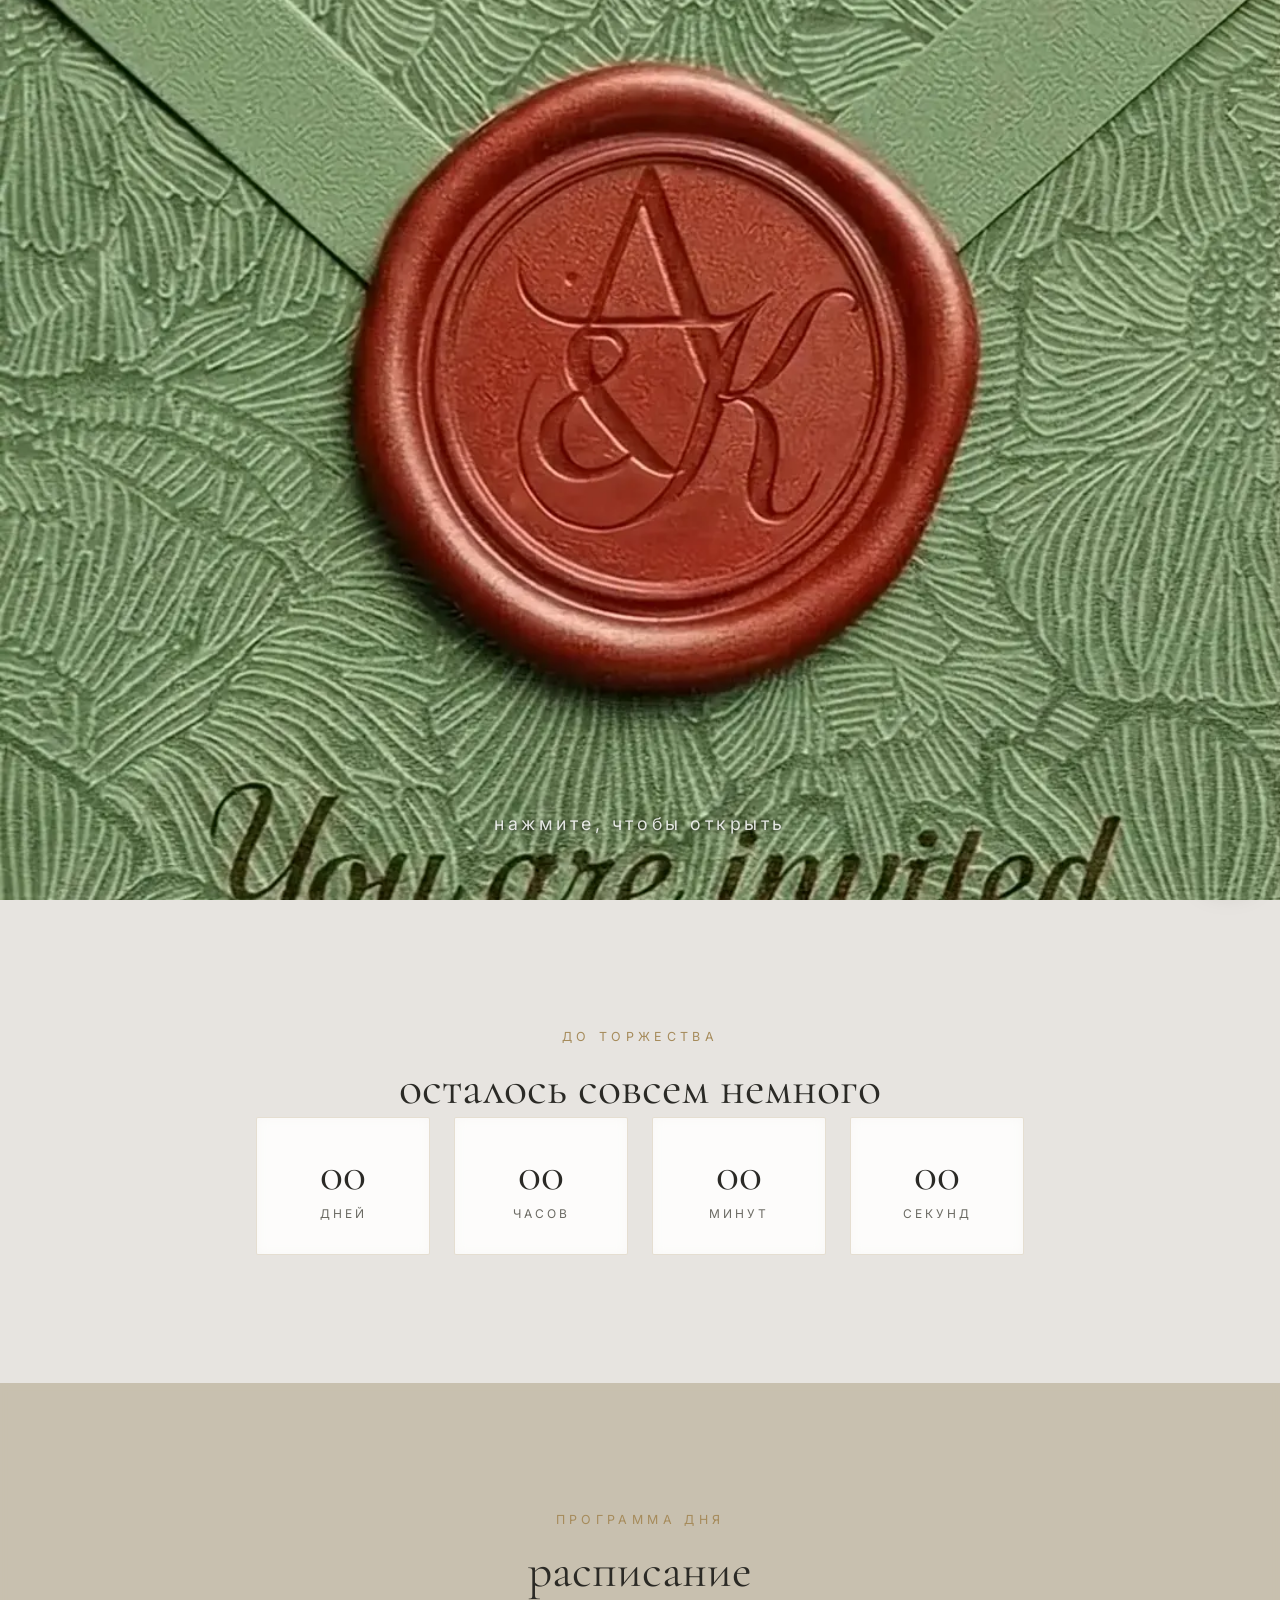
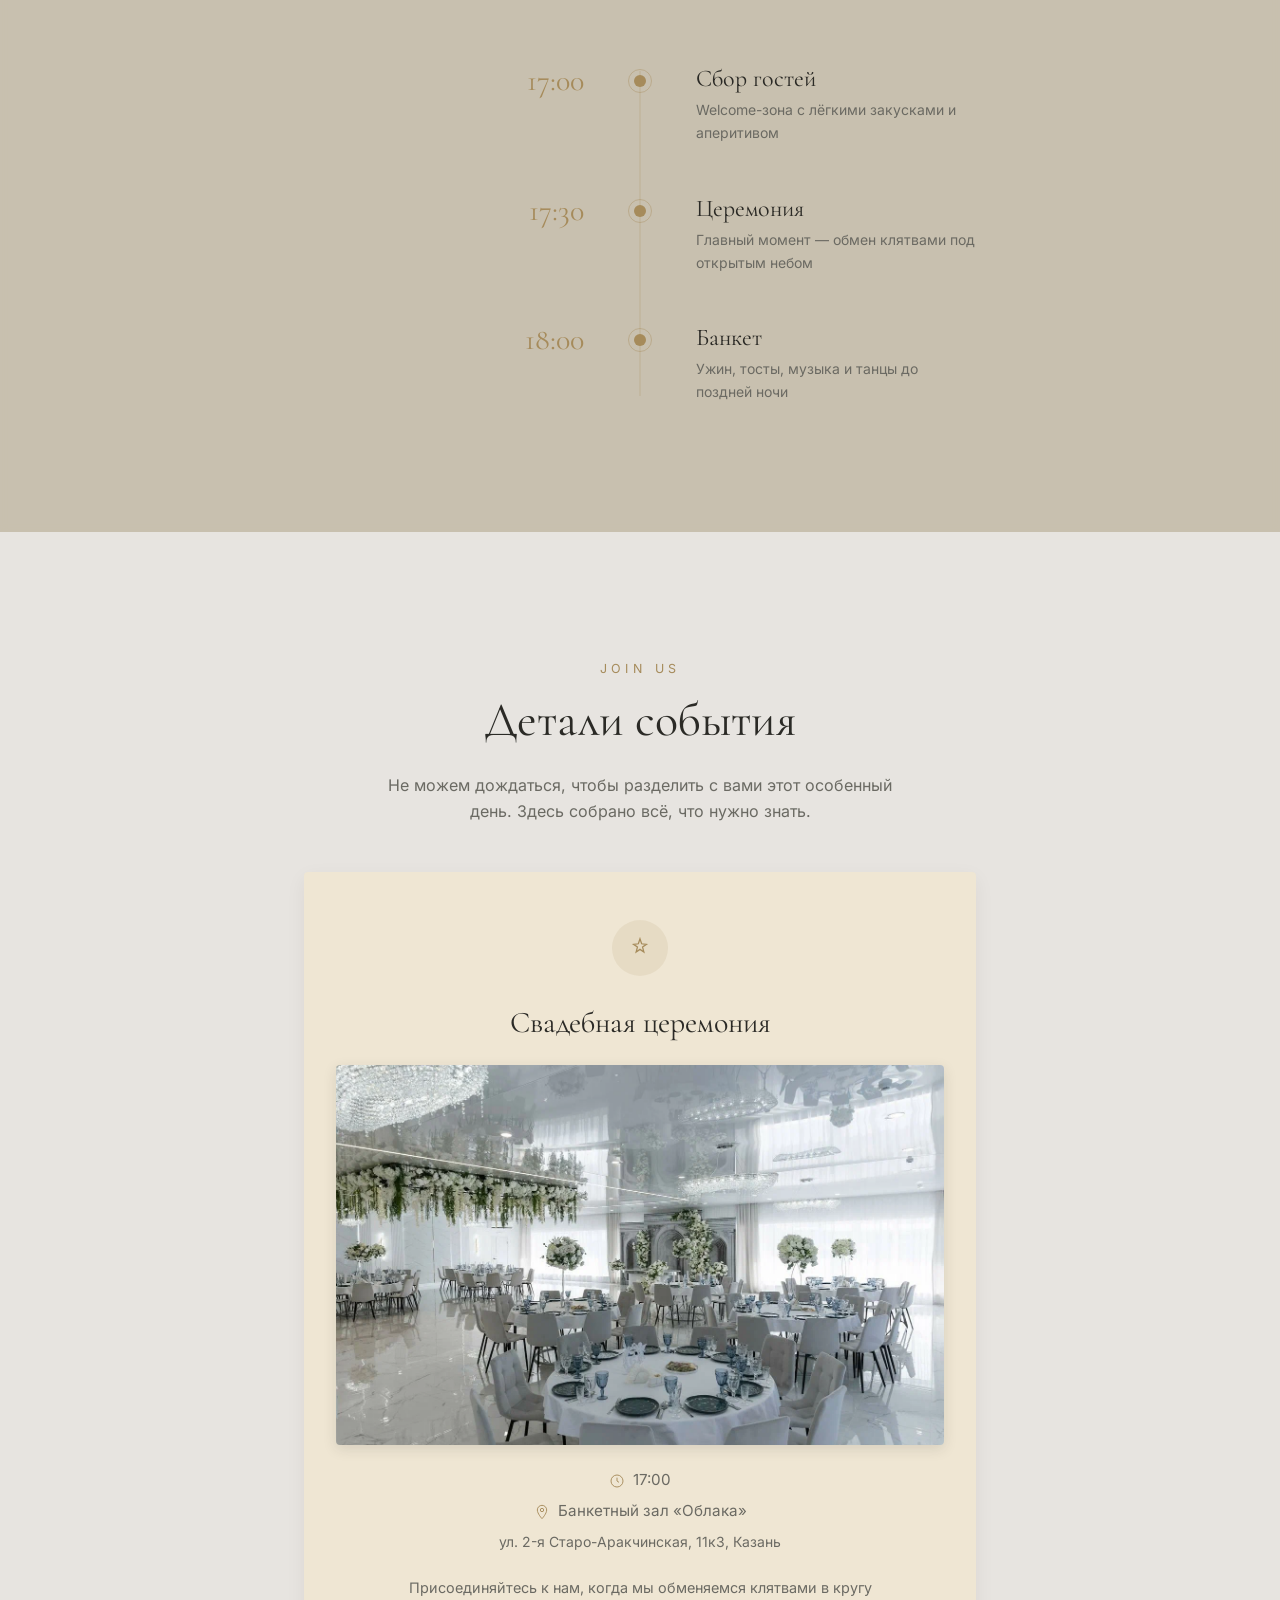
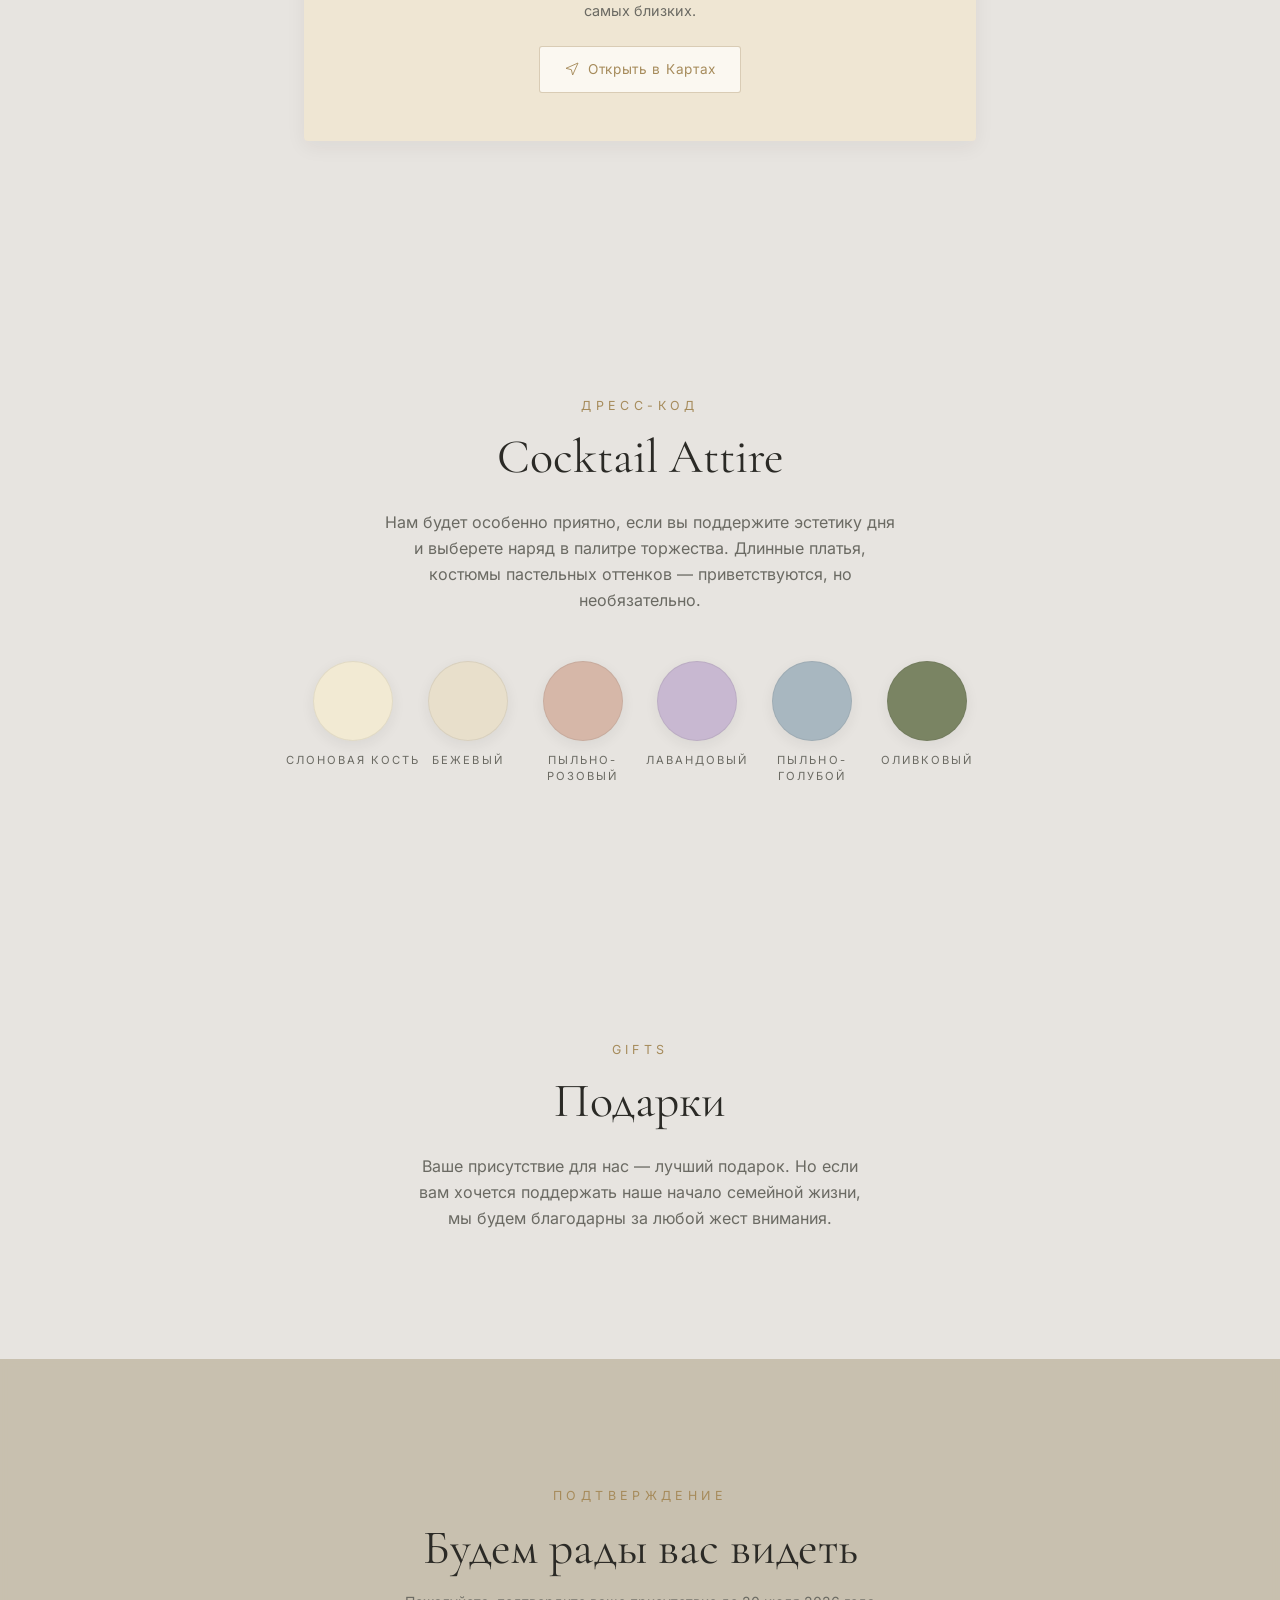
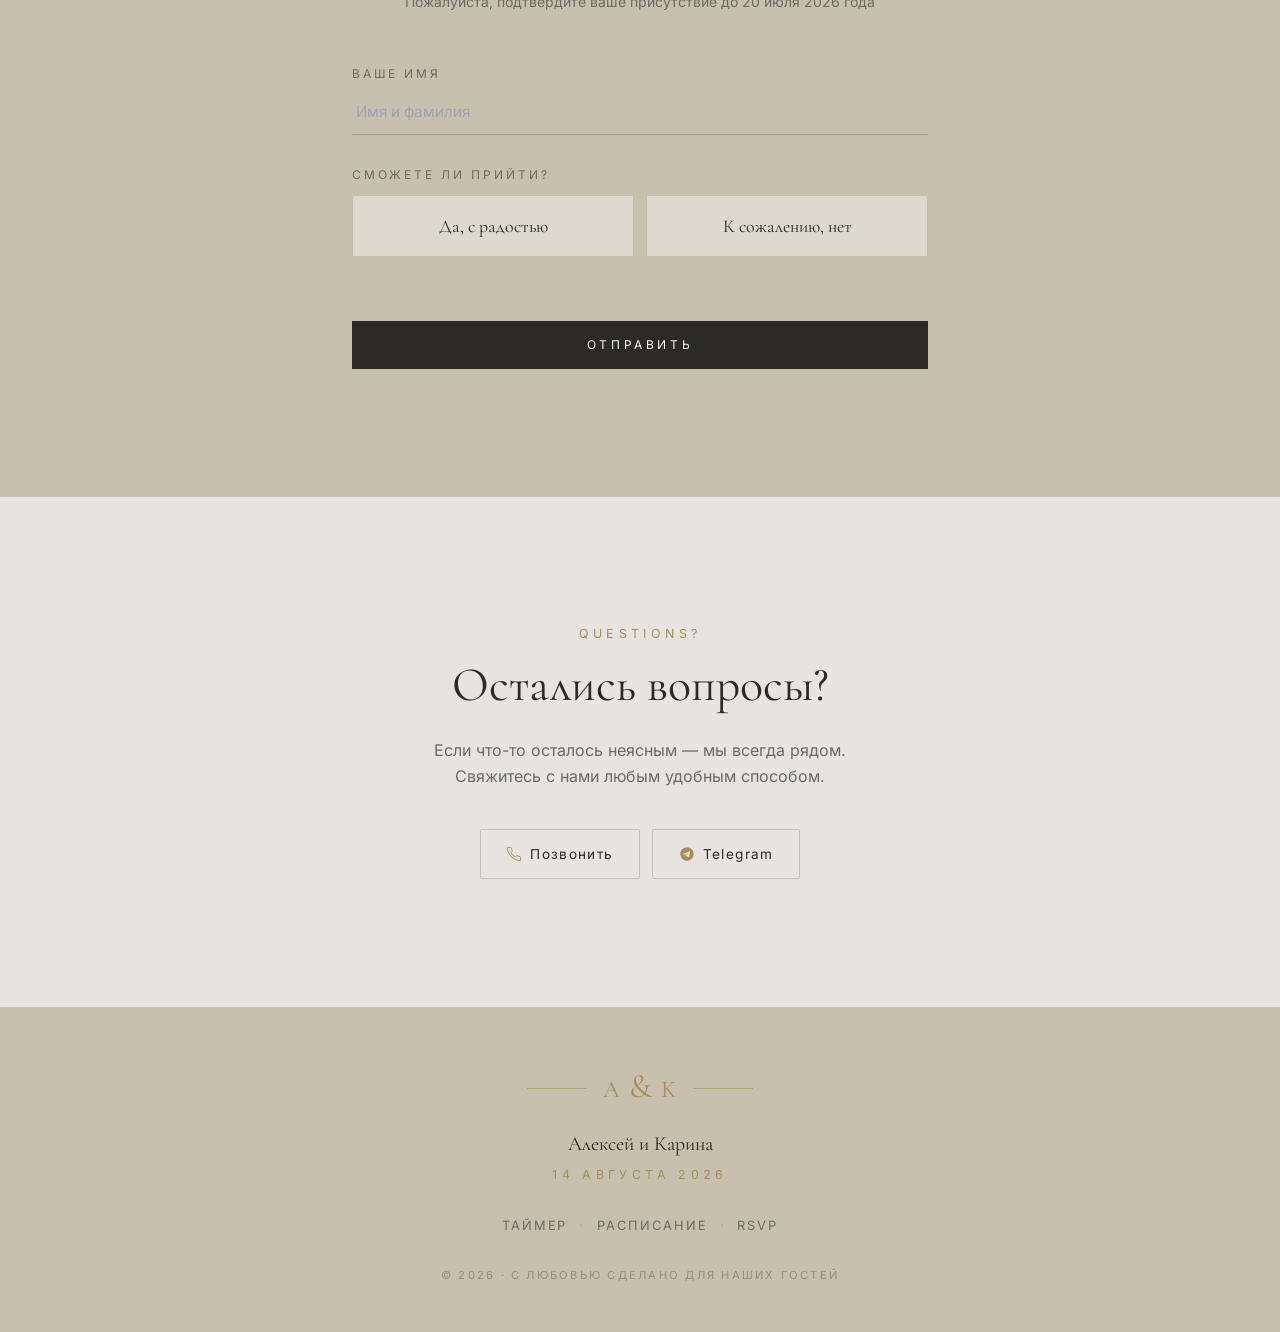
==== index.html @ b62bdd21 "feat: свадебный сайт-приглашение со всеми оптимизациями" ====
<!DOCTYPE html>
<html lang="ru">
<head>
  <meta charset="UTF-8" />
  <meta name="viewport" content="width=device-width, initial-scale=1.0" />
  <meta name="theme-color" content="#F9F7F2">
  <meta name="robots" content="noindex, nofollow">
  <meta name="referrer" content="strict-origin-when-cross-origin">
  <meta name="description" content="Свадебное приглашение Алексея и Карины. 14 августа 2026, банкетный зал «Облака», Казань.">

  <link rel="icon" type="image/png" href="./favicon.png">
  <link rel="apple-touch-icon" href="./favicon.png">

  <!-- CSP: на GitHub Pages нет HTTP-headers, поэтому через meta -->
  <meta http-equiv="Content-Security-Policy" content="default-src 'self'; img-src 'self' data:; media-src 'self'; font-src 'self'; style-src 'self' 'unsafe-inline'; script-src 'self'; connect-src 'self' https://script.google.com https://script.googleusercontent.com; base-uri 'self'; form-action 'self'; object-src 'none'">

  <title>Алексей и Карина — 14.08.2026</title>

  <!-- Open Graph / Telegram, WhatsApp, ВКонтакте -->
  <meta property="og:type" content="website">
  <meta property="og:url" content="https://alexeykarina.ru/">
  <meta property="og:title" content="Алексей и Карина — 14 августа 2026">
  <meta property="og:description" content="Будем рады разделить с вами наш самый главный день.">
  <meta property="og:image" content="https://alexeykarina.ru/assets/images/envelope-cover.webp">
  <meta property="og:image:width" content="1080">
  <meta property="og:image:height" content="1920">
  <meta property="og:locale" content="ru_RU">
  <meta name="twitter:card" content="summary_large_image">
  <meta name="twitter:title" content="Алексей и Карина — 14 августа 2026">
  <meta name="twitter:description" content="Будем рады разделить с вами наш самый главный день.">
  <meta name="twitter:image" content="https://alexeykarina.ru/assets/images/envelope-cover.webp">

  <!-- Preload критичных ассетов welcome-экрана -->
  <link rel="preload" as="image" href="./assets/images/envelope-cover.webp?v=34" type="image/webp" fetchpriority="high">
  <link rel="prefetch" href="./assets/video/intro-video.mp4?v=34" as="fetch" crossorigin>

  <link rel="stylesheet" href="./assets/css/tailwind.min.css?v=34">
  <link rel="stylesheet" href="./assets/fonts/fonts.css?v=34">
  <link rel="stylesheet" href="./assets/css/styles.css?v=34">
</head>
<body class="text-ink antialiased">

  <!-- ============== ВИДЕОФОН (два слоя + кроссфейд для бесшовного цикла) ============== -->
  <video id="bg-video-a" class="bg-video is-active"
         muted playsinline preload="auto"
         aria-hidden="true">
    <source src="./assets/video/hero-bg.mp4?v=34" type="video/mp4">
  </video>
  <video id="bg-video-b" class="bg-video"
         muted playsinline preload="auto"
         aria-hidden="true">
    <source src="./assets/video/hero-bg.mp4?v=34" type="video/mp4">
  </video>
  <div class="bg-overlay"></div>

  <!-- ============== ВЕЛКОМ ============== -->
  <div id="welcome" class="welcome" role="button" tabindex="0" aria-label="Открыть приглашение">
    <img id="env-cover" class="env-cover"
         src="./assets/images/envelope-cover.webp?v=34"
         alt="приглашение"
         fetchpriority="high"
         decoding="async" />
    <video id="env-video" class="env-video"
           muted playsinline preload="auto">
      <source src="./assets/video/intro-video.mp4?v=34" type="video/mp4">
    </video>
    <div id="env-hint" class="env-hint">нажмите, чтобы открыть</div>
  </div>

  <!-- ============== HERO ============== -->
  <section class="hero min-h-screen flex flex-col items-center justify-center text-center px-6 relative">
    <div class="reveal">
      <p class="eyebrow eyebrow-light mb-6">Save the date</p>
      <h1 class="hero-names font-serif text-white">
        <span class="hero-name">Алексей</span>
        <span class="hero-amp font-serif">&amp;</span>
        <span class="hero-name">Карина</span>
      </h1>
      <div class="ornament hero-ornament my-8">
        <span class="font-serif">наша свадьба</span>
      </div>
      <p class="eyebrow eyebrow-light">
        14 &middot; 08 &middot; 2026
      </p>
    </div>

    <a href="#countdown" class="absolute bottom-8 text-white/70 hover:text-white transition" aria-label="К расписанию">
      <svg aria-hidden="true" width="28" height="28" viewBox="0 0 24 24" fill="none" stroke="currentColor" stroke-width="1.2"
           class="animate-bounce">
        <path d="M12 5v14M5 12l7 7 7-7"/>
      </svg>
    </a>
  </section>

  <!-- ============== COUNTDOWN ============== -->
  <section id="countdown" class="section-card py-24 sm:py-32 px-6">
    <div class="max-w-3xl mx-auto text-center">
      <div class="reveal">
        <p class="eyebrow mb-4">До торжества</p>
        <h2 class="section-title font-serif">осталось совсем немного</h2>
      </div>

      <div id="timer" class="reveal grid grid-cols-4 gap-3 sm:gap-6">
        <div class="timer-cell rounded-sm py-6 sm:py-8">
          <div id="t-days"  class="font-serif text-3xl sm:text-5xl text-ink">0</div>
          <div class="text-[10px] sm:text-xs tracking-[0.25em] uppercase text-muted mt-2">дней</div>
        </div>
        <div class="timer-cell rounded-sm py-6 sm:py-8">
          <div id="t-hours" class="font-serif text-3xl sm:text-5xl text-ink">0</div>
          <div class="text-[10px] sm:text-xs tracking-[0.25em] uppercase text-muted mt-2">часов</div>
        </div>
        <div class="timer-cell rounded-sm py-6 sm:py-8">
          <div id="t-mins"  class="font-serif text-3xl sm:text-5xl text-ink">0</div>
          <div class="text-[10px] sm:text-xs tracking-[0.25em] uppercase text-muted mt-2">минут</div>
        </div>
        <div class="timer-cell rounded-sm py-6 sm:py-8">
          <div id="t-secs"  class="font-serif text-3xl sm:text-5xl text-ink">0</div>
          <div class="text-[10px] sm:text-xs tracking-[0.25em] uppercase text-muted mt-2">секунд</div>
        </div>
      </div>
    </div>
  </section>

  <!-- ============== TIMELINE ============== -->
  <section id="schedule" class="section-card section-card-tinted py-24 sm:py-32 px-6">
    <div class="max-w-2xl mx-auto">
      <div class="reveal text-center mb-16">
        <p class="eyebrow mb-4">Программа дня</p>
        <h2 class="section-title font-serif">расписание</h2>
      </div>

      <div class="relative">
        <div class="absolute left-6 sm:left-1/2 top-2 bottom-2 w-px bg-gold/30 sm:-translate-x-1/2"></div>

        <div class="reveal relative pl-16 sm:pl-0 sm:grid sm:grid-cols-2 sm:gap-8 mb-12">
          <div class="absolute left-6 sm:left-1/2 top-3 -translate-x-1/2">
            <div class="tl-dot relative w-3 h-3 rounded-full bg-gold"></div>
          </div>
          <div class="sm:text-right sm:pr-10">
            <div class="font-serif text-3xl text-gold">17:00</div>
          </div>
          <div class="sm:pl-10">
            <h3 class="font-serif text-2xl mb-1">Сбор гостей</h3>
            <p class="text-muted text-sm leading-relaxed">Welcome-зона с лёгкими закусками и аперитивом</p>
          </div>
        </div>

        <div class="reveal relative pl-16 sm:pl-0 sm:grid sm:grid-cols-2 sm:gap-8 mb-12">
          <div class="absolute left-6 sm:left-1/2 top-3 -translate-x-1/2">
            <div class="tl-dot relative w-3 h-3 rounded-full bg-gold"></div>
          </div>
          <div class="sm:text-right sm:pr-10">
            <div class="font-serif text-3xl text-gold">17:30</div>
          </div>
          <div class="sm:pl-10">
            <h3 class="font-serif text-2xl mb-1">Церемония</h3>
            <p class="text-muted text-sm leading-relaxed">Главный момент — обмен клятвами под открытым небом</p>
          </div>
        </div>

        <div class="reveal relative pl-16 sm:pl-0 sm:grid sm:grid-cols-2 sm:gap-8">
          <div class="absolute left-6 sm:left-1/2 top-3 -translate-x-1/2">
            <div class="tl-dot relative w-3 h-3 rounded-full bg-gold"></div>
          </div>
          <div class="sm:text-right sm:pr-10">
            <div class="font-serif text-3xl text-gold">18:00</div>
          </div>
          <div class="sm:pl-10">
            <h3 class="font-serif text-2xl mb-1">Банкет</h3>
            <p class="text-muted text-sm leading-relaxed">Ужин, тосты, музыка и танцы до поздней ночи</p>
          </div>
        </div>
      </div>
    </div>
  </section>

  <!-- ============== EVENT DETAILS ============== -->
  <section class="section-card py-24 sm:py-32 px-6">
    <div class="max-w-2xl mx-auto">
      <div class="reveal text-center mb-12">
        <p class="eyebrow mb-4">Join us</p>
        <h2 class="section-title font-serif mb-6">Детали события</h2>
        <p class="text-muted leading-relaxed max-w-lg mx-auto">
          Не можем дождаться, чтобы разделить с вами этот особенный день.
          Здесь собрано всё, что нужно знать.
        </p>
      </div>

      <div class="reveal event-card">
        <div class="event-icon" aria-hidden="true">
          <svg viewBox="0 0 24 24" width="22" height="22" fill="none" stroke="currentColor" stroke-width="1.4">
            <path d="M12 2l1.8 5.4L19 8l-4.2 3 1.4 5.4L12 13.5 7.8 16.4 9.2 11 5 8l5.2-.6L12 2z"/>
          </svg>
        </div>
        <h3 class="event-title font-serif">Свадебная церемония</h3>

        <div class="event-photo">
          <img src="./assets/images/venue.webp?v=34" alt="Банкетный зал «Облака»" loading="lazy" />
        </div>

        <div class="event-row">
          <svg aria-hidden="true" viewBox="0 0 24 24" width="16" height="16" fill="none" stroke="currentColor" stroke-width="1.4">
            <circle cx="12" cy="12" r="9"/>
            <path d="M12 7v5l3 2"/>
          </svg>
          <span>17:00</span>
        </div>

        <div class="event-row">
          <svg aria-hidden="true" viewBox="0 0 24 24" width="16" height="16" fill="none" stroke="currentColor" stroke-width="1.4">
            <path d="M12 22s7-7.5 7-13a7 7 0 1 0-14 0c0 5.5 7 13 7 13z"/>
            <circle cx="12" cy="9" r="2.5"/>
          </svg>
          <span>Банкетный зал «Облака»</span>
        </div>

        <p class="event-address">
          ул. 2-я Старо-Аракчинская, 11к3, Казань
        </p>

        <p class="event-desc">
          Присоединяйтесь к нам, когда мы обменяемся клятвами в кругу самых близких.
        </p>

        <div class="event-buttons">
          <a class="event-btn" target="_blank" rel="noopener"
             href="https://yandex.ru/maps/org/oblaka/60389374185/?ll=48.966195%2C55.800816&pt=48.966178%2C55.800812&z=17.2">
            <svg aria-hidden="true" viewBox="0 0 24 24" width="16" height="16" fill="none" stroke="currentColor" stroke-width="1.4">
              <path d="M3 11l18-8-8 18-2-8-8-2z"/>
            </svg>
            Открыть в Картах
          </a>
        </div>
      </div>
    </div>
  </section>

  <!-- ============== DRESS CODE ============== -->
  <section class="section-card py-24 sm:py-32 px-6">
    <div class="max-w-2xl mx-auto text-center">
      <div class="reveal">
        <p class="eyebrow mb-4">Дресс-код</p>
        <h2 class="section-title font-serif mb-6">Cocktail Attire</h2>
        <p class="text-muted leading-relaxed max-w-lg mx-auto mb-12">
          Нам будет особенно приятно, если вы поддержите эстетику дня и выберете наряд
          в палитре торжества. Длинные платья, костюмы пастельных оттенков —
          приветствуются, но необязательно.
        </p>
      </div>

      <div class="reveal palette grid grid-cols-3 sm:grid-cols-6 gap-x-4 gap-y-8 max-w-3xl mx-auto">
        <div class="palette-item">
          <div class="palette-swatch" style="background:#F2EAD3"></div>
          <span class="palette-label">Слоновая&nbsp;кость</span>
        </div>
        <div class="palette-item">
          <div class="palette-swatch" style="background:#E8DFCB"></div>
          <span class="palette-label">Бежевый</span>
        </div>
        <div class="palette-item">
          <div class="palette-swatch" style="background:#D6B7A8"></div>
          <span class="palette-label">Пыльно-розовый</span>
        </div>
        <div class="palette-item">
          <div class="palette-swatch" style="background:#C8B8D1"></div>
          <span class="palette-label">Лавандовый</span>
        </div>
        <div class="palette-item">
          <div class="palette-swatch" style="background:#A8B7C0"></div>
          <span class="palette-label">Пыльно-голубой</span>
        </div>
        <div class="palette-item">
          <div class="palette-swatch" style="background:#7A8463"></div>
          <span class="palette-label">Оливковый</span>
        </div>
      </div>
    </div>
  </section>

  <!-- ============== ПОДАРКИ ============== -->
  <section class="section-card py-24 sm:py-32 px-6">
    <div class="max-w-xl mx-auto reveal text-center">
      <p class="eyebrow mb-4">Gifts</p>
      <h2 class="section-title font-serif mb-6">Подарки</h2>
      <p class="text-muted leading-relaxed max-w-md mx-auto">
        Ваше присутствие для нас — лучший подарок.
        Но если вам хочется поддержать наше начало семейной жизни,
        мы будем благодарны за любой жест внимания.
      </p>
    </div>
  </section>

  <!-- ============== RSVP ============== -->
  <section id="rsvp" class="section-card section-card-tinted py-24 sm:py-32 px-6">
    <div class="max-w-xl mx-auto">
      <div class="reveal text-center mb-12">
        <p class="eyebrow mb-4">Подтверждение</p>
        <h2 class="section-title font-serif mb-4">Будем рады вас видеть</h2>
        <p class="text-muted text-sm">Пожалуйста, подтвердите ваше присутствие до 20 июля 2026 года</p>
      </div>

      <form id="rsvp-form" class="reveal space-y-8" novalidate>
        <div>
          <label for="rsvp-name" class="text-xs tracking-[0.25em] uppercase text-muted">Ваше имя</label>
          <input id="rsvp-name" type="text" name="name" placeholder="Имя и фамилия"
                 autocomplete="name" class="mt-2" />
          <p data-error="name" class="form-error hidden" role="alert"></p>
        </div>

        <!-- honeypot: скрытое поле; реальные пользователи его не заполнят -->
        <div class="hp-field" aria-hidden="true">
          <label for="rsvp-website">Сайт (не заполнять)</label>
          <input id="rsvp-website" type="text" name="website" tabindex="-1" autocomplete="off" />
        </div>

        <fieldset>
          <legend class="text-xs tracking-[0.25em] uppercase text-muted block mb-3">Сможете ли прийти?</legend>
          <div class="grid grid-cols-2 gap-3" role="radiogroup" aria-label="Сможете ли прийти">
            <label class="radio-card rounded-sm py-4 text-center text-sm" tabindex="0" role="radio" aria-checked="false">
              <input type="radio" name="attend" value="yes" class="hidden" tabindex="-1">
              <span class="font-serif text-lg">Да, с радостью</span>
            </label>
            <label class="radio-card rounded-sm py-4 text-center text-sm" tabindex="0" role="radio" aria-checked="false">
              <input type="radio" name="attend" value="no" class="hidden" tabindex="-1">
              <span class="font-serif text-lg">К сожалению, нет</span>
            </label>
          </div>
          <p data-error="attend" class="form-error hidden" role="alert"></p>
        </fieldset>

        <!-- Дополнительные поля — появляются только при ответе "Да" -->
        <div id="rsvp-extras" class="rsvp-extras" aria-hidden="true">
          <div>
            <label for="rsvp-plus-ones" class="text-xs tracking-[0.25em] uppercase text-muted">Ваши спутники</label>
            <input id="rsvp-plus-ones" type="text" name="plus_ones"
                   placeholder="Если будете с парой или семьёй — укажите имена"
                   class="mt-2" />
            <p class="form-helper">Чтобы заранее накрыть всем места и подобрать угощение</p>
          </div>

          <div>
            <label for="rsvp-track" class="text-xs tracking-[0.25em] uppercase text-muted">Любимый трек</label>
            <input id="rsvp-track" type="text" name="track"
                   placeholder="Название и исполнитель"
                   class="mt-2" />
            <p class="form-helper">Поставим во время банкета — пусть вечер звучит и вашими нотами</p>
          </div>

          <div>
            <label for="rsvp-wishes" class="text-xs tracking-[0.25em] uppercase text-muted">Пожелания и комментарии</label>
            <textarea id="rsvp-wishes" name="wishes" rows="3"
                      placeholder="Аллергии, предпочтения, тёплые слова — всё, что хотите нам передать"
                      class="mt-2"></textarea>
          </div>
        </div>

        <button type="submit"
          class="w-full bg-ink text-cream py-4 tracking-[0.3em] uppercase text-xs hover:bg-gold transition-colors duration-500">
          Отправить
        </button>
      </form>
    </div>
  </section>

  <!-- ============== QUESTIONS? ============== -->
  <section class="section-card py-24 sm:py-32 px-6">
    <div class="max-w-xl mx-auto text-center">
      <div class="reveal">
        <p class="eyebrow mb-4">Questions?</p>
        <h2 class="section-title font-serif mb-6">Остались вопросы?</h2>
        <p class="text-muted leading-relaxed max-w-md mx-auto mb-10">
          Если что-то осталось неясным — мы всегда рядом. Свяжитесь с нами
          любым удобным способом.
        </p>
      </div>

      <div class="reveal flex flex-col sm:flex-row gap-3 justify-center">
        <a class="contact-btn" href="tel:+79518916698">
          <svg aria-hidden="true" viewBox="0 0 24 24" width="16" height="16" fill="none" stroke="currentColor" stroke-width="1.4">
            <path d="M22 16.92V21a1 1 0 0 1-1.1 1A19.9 19.9 0 0 1 2 3.1 1 1 0 0 1 3 2h4.09a1 1 0 0 1 1 .75l1.2 4.4a1 1 0 0 1-.27 1L7.5 9.85a16 16 0 0 0 6.64 6.64l1.7-1.52a1 1 0 0 1 1-.27l4.4 1.2a1 1 0 0 1 .76 1z"/>
          </svg>
          Позвонить
        </a>
        <a class="contact-btn" href="https://t.me/kervv1" target="_blank" rel="noopener">
          <svg aria-hidden="true" viewBox="0 0 24 24" width="16" height="16" fill="currentColor">
            <path d="M12 2C6.48 2 2 6.48 2 12s4.48 10 10 10 10-4.48 10-10S17.52 2 12 2zm4.64 6.8l-1.61 7.6c-.12.55-.44.68-.89.42l-2.46-1.81-1.19 1.14c-.13.13-.24.24-.49.24l.18-2.5 4.55-4.11c.2-.18-.04-.28-.31-.1l-5.62 3.54-2.42-.76c-.53-.16-.54-.53.11-.78l9.45-3.64c.44-.16.83.1.69.76z"/>
          </svg>
          Telegram
        </a>
      </div>
    </div>
  </section>

  <!-- ============== FOOTER ============== -->
  <footer class="section-card section-card-tinted footer">
    <div class="footer-inner">
      <div class="ornament mb-6">
        <span class="font-serif text-2xl">A <span class="footer-amp">&amp;</span> K</span>
      </div>
      <p class="font-serif text-xl mb-2">Алексей и Карина</p>
      <p class="eyebrow mb-8">14 августа 2026</p>

      <nav class="footer-nav">
        <a href="#countdown">Таймер</a>
        <span>·</span>
        <a href="#schedule">Расписание</a>
        <span>·</span>
        <a href="#rsvp">RSVP</a>
      </nav>

      <p class="footer-copy">
        © 2026 · с любовью сделано для наших гостей
      </p>
    </div>
  </footer>

  <!-- ============== MUSIC FAB ============== -->
  <button id="music-btn" type="button" aria-label="Включить или выключить музыку" aria-pressed="false"
    class="fab-shadow fixed bottom-6 right-6 z-40 w-14 h-14 rounded-full bg-ink text-cream
           flex items-center justify-center hover:bg-gold transition-colors duration-500">
    <svg id="icon-note" aria-hidden="true" width="22" height="22" viewBox="0 0 24 24" fill="currentColor">
      <path d="M9 18V5l12-2v13"/>
      <circle cx="6" cy="18" r="3"/>
      <circle cx="18" cy="16" r="3"/>
    </svg>
    <span id="icon-wave" class="wave hidden" aria-hidden="true">
      <span></span><span></span><span></span><span></span>
    </span>
  </button>

  <audio id="audio" src="./assets/audio/music.mp3?v=34" loop preload="none"></audio>

  <!-- ============== THANK YOU MODAL ============== -->
  <div id="modal" class="fixed inset-0 z-50 hidden items-center justify-center modal-bg px-6"
       role="dialog" aria-modal="true" aria-labelledby="modal-title" aria-describedby="modal-text" aria-hidden="true">
    <div class="bg-cream max-w-md w-full p-10 sm:p-12 text-center relative rounded-sm"
         style="border:1px solid rgba(166,139,91,0.3);">
      <button id="modal-close" type="button" class="absolute top-4 right-4 text-muted hover:text-ink" aria-label="Закрыть">
        <svg aria-hidden="true" width="20" height="20" viewBox="0 0 24 24" fill="none" stroke="currentColor" stroke-width="1.2">
          <path d="M6 6l12 12M6 18L18 6"/>
        </svg>
      </button>
      <div class="ornament mb-6" aria-hidden="true">
        <span class="font-serif text-sm">с любовью</span>
      </div>
      <h3 id="modal-title" class="section-title font-serif mb-4">Спасибо!</h3>
      <p id="modal-text" class="text-muted leading-relaxed">
        Мы получили ваш ответ и ждём встречи с вами 14 августа.
      </p>
    </div>
  </div>

  <script src="./assets/js/bg-video.js?v=34" defer></script>
  <script src="./assets/js/envelope.js?v=34" defer></script>
  <script src="./assets/js/countdown.js?v=34" defer></script>
  <script src="./assets/js/reveal.js?v=34" defer></script>
  <script src="./assets/js/music.js?v=34" defer></script>
  <script src="./assets/js/rsvp.js?v=34" defer></script>
</body>
</html>
---- assets/fonts/fonts.css ----
/* cyrillic-ext */
@font-face {
  font-family: 'Cormorant Garamond';
  font-style: italic;
  font-weight: 300;
  font-display: swap;
  src: url(co3ZmX5slCNuHLi8bLeY9MK7whWMhyjYrEtFmSq17w.woff2) format('woff2');
  unicode-range: U+0460-052F, U+1C80-1C8A, U+20B4, U+2DE0-2DFF, U+A640-A69F, U+FE2E-FE2F;
}
/* cyrillic */
@font-face {
  font-family: 'Cormorant Garamond';
  font-style: italic;
  font-weight: 300;
  font-display: swap;
  src: url(co3ZmX5slCNuHLi8bLeY9MK7whWMhyjYrEtMmSq17w.woff2) format('woff2');
  unicode-range: U+0301, U+0400-045F, U+0490-0491, U+04B0-04B1, U+2116;
}
/* vietnamese */
@font-face {
  font-family: 'Cormorant Garamond';
  font-style: italic;
  font-weight: 300;
  font-display: swap;
  src: url(co3ZmX5slCNuHLi8bLeY9MK7whWMhyjYrEtHmSq17w.woff2) format('woff2');
  unicode-range: U+0102-0103, U+0110-0111, U+0128-0129, U+0168-0169, U+01A0-01A1, U+01AF-01B0, U+0300-0301, U+0303-0304, U+0308-0309, U+0323, U+0329, U+1EA0-1EF9, U+20AB;
}
/* latin-ext */
@font-face {
  font-family: 'Cormorant Garamond';
  font-style: italic;
  font-weight: 300;
  font-display: swap;
  src: url(co3ZmX5slCNuHLi8bLeY9MK7whWMhyjYrEtGmSq17w.woff2) format('woff2');
  unicode-range: U+0100-02BA, U+02BD-02C5, U+02C7-02CC, U+02CE-02D7, U+02DD-02FF, U+0304, U+0308, U+0329, U+1D00-1DBF, U+1E00-1E9F, U+1EF2-1EFF, U+2020, U+20A0-20AB, U+20AD-20C0, U+2113, U+2C60-2C7F, U+A720-A7FF;
}
/* latin */
@font-face {
  font-family: 'Cormorant Garamond';
  font-style: italic;
  font-weight: 300;
  font-display: swap;
  src: url(co3ZmX5slCNuHLi8bLeY9MK7whWMhyjYrEtImSo.woff2) format('woff2');
  unicode-range: U+0000-00FF, U+0131, U+0152-0153, U+02BB-02BC, U+02C6, U+02DA, U+02DC, U+0304, U+0308, U+0329, U+2000-206F, U+20AC, U+2122, U+2191, U+2193, U+2212, U+2215, U+FEFF, U+FFFD;
}
/* cyrillic-ext */
@font-face {
  font-family: 'Cormorant Garamond';
  font-style: italic;
  font-weight: 400;
  font-display: swap;
  src: url(co3ZmX5slCNuHLi8bLeY9MK7whWMhyjYrEtFmSq17w.woff2) format('woff2');
  unicode-range: U+0460-052F, U+1C80-1C8A, U+20B4, U+2DE0-2DFF, U+A640-A69F, U+FE2E-FE2F;
}
/* cyrillic */
@font-face {
  font-family: 'Cormorant Garamond';
  font-style: italic;
  font-weight: 400;
  font-display: swap;
  src: url(co3ZmX5slCNuHLi8bLeY9MK7whWMhyjYrEtMmSq17w.woff2) format('woff2');
  unicode-range: U+0301, U+0400-045F, U+0490-0491, U+04B0-04B1, U+2116;
}
/* vietnamese */
@font-face {
  font-family: 'Cormorant Garamond';
  font-style: italic;
  font-weight: 400;
  font-display: swap;
  src: url(co3ZmX5slCNuHLi8bLeY9MK7whWMhyjYrEtHmSq17w.woff2) format('woff2');
  unicode-range: U+0102-0103, U+0110-0111, U+0128-0129, U+0168-0169, U+01A0-01A1, U+01AF-01B0, U+0300-0301, U+0303-0304, U+0308-0309, U+0323, U+0329, U+1EA0-1EF9, U+20AB;
}
/* latin-ext */
@font-face {
  font-family: 'Cormorant Garamond';
  font-style: italic;
  font-weight: 400;
  font-display: swap;
  src: url(co3ZmX5slCNuHLi8bLeY9MK7whWMhyjYrEtGmSq17w.woff2) format('woff2');
  unicode-range: U+0100-02BA, U+02BD-02C5, U+02C7-02CC, U+02CE-02D7, U+02DD-02FF, U+0304, U+0308, U+0329, U+1D00-1DBF, U+1E00-1E9F, U+1EF2-1EFF, U+2020, U+20A0-20AB, U+20AD-20C0, U+2113, U+2C60-2C7F, U+A720-A7FF;
}
/* latin */
@font-face {
  font-family: 'Cormorant Garamond';
  font-style: italic;
  font-weight: 400;
  font-display: swap;
  src: url(co3ZmX5slCNuHLi8bLeY9MK7whWMhyjYrEtImSo.woff2) format('woff2');
  unicode-range: U+0000-00FF, U+0131, U+0152-0153, U+02BB-02BC, U+02C6, U+02DA, U+02DC, U+0304, U+0308, U+0329, U+2000-206F, U+20AC, U+2122, U+2191, U+2193, U+2212, U+2215, U+FEFF, U+FFFD;
}
/* cyrillic-ext */
@font-face {
  font-family: 'Cormorant Garamond';
  font-style: normal;
  font-weight: 300;
  font-display: swap;
  src: url(co3bmX5slCNuHLi8bLeY9MK7whWMhyjYpHtKgS4.woff2) format('woff2');
  unicode-range: U+0460-052F, U+1C80-1C8A, U+20B4, U+2DE0-2DFF, U+A640-A69F, U+FE2E-FE2F;
}
/* cyrillic */
@font-face {
  font-family: 'Cormorant Garamond';
  font-style: normal;
  font-weight: 300;
  font-display: swap;
  src: url(co3bmX5slCNuHLi8bLeY9MK7whWMhyjYrXtKgS4.woff2) format('woff2');
  unicode-range: U+0301, U+0400-045F, U+0490-0491, U+04B0-04B1, U+2116;
}
/* vietnamese */
@font-face {
  font-family: 'Cormorant Garamond';
  font-style: normal;
  font-weight: 300;
  font-display: swap;
  src: url(co3bmX5slCNuHLi8bLeY9MK7whWMhyjYpntKgS4.woff2) format('woff2');
  unicode-range: U+0102-0103, U+0110-0111, U+0128-0129, U+0168-0169, U+01A0-01A1, U+01AF-01B0, U+0300-0301, U+0303-0304, U+0308-0309, U+0323, U+0329, U+1EA0-1EF9, U+20AB;
}
/* latin-ext */
@font-face {
  font-family: 'Cormorant Garamond';
  font-style: normal;
  font-weight: 300;
  font-display: swap;
  src: url(co3bmX5slCNuHLi8bLeY9MK7whWMhyjYp3tKgS4.woff2) format('woff2');
  unicode-range: U+0100-02BA, U+02BD-02C5, U+02C7-02CC, U+02CE-02D7, U+02DD-02FF, U+0304, U+0308, U+0329, U+1D00-1DBF, U+1E00-1E9F, U+1EF2-1EFF, U+2020, U+20A0-20AB, U+20AD-20C0, U+2113, U+2C60-2C7F, U+A720-A7FF;
}
/* latin */
@font-face {
  font-family: 'Cormorant Garamond';
  font-style: normal;
  font-weight: 300;
  font-display: swap;
  src: url(co3bmX5slCNuHLi8bLeY9MK7whWMhyjYqXtK.woff2) format('woff2');
  unicode-range: U+0000-00FF, U+0131, U+0152-0153, U+02BB-02BC, U+02C6, U+02DA, U+02DC, U+0304, U+0308, U+0329, U+2000-206F, U+20AC, U+2122, U+2191, U+2193, U+2212, U+2215, U+FEFF, U+FFFD;
}
/* cyrillic-ext */
@font-face {
  font-family: 'Cormorant Garamond';
  font-style: normal;
  font-weight: 400;
  font-display: swap;
  src: url(co3bmX5slCNuHLi8bLeY9MK7whWMhyjYpHtKgS4.woff2) format('woff2');
  unicode-range: U+0460-052F, U+1C80-1C8A, U+20B4, U+2DE0-2DFF, U+A640-A69F, U+FE2E-FE2F;
}
/* cyrillic */
@font-face {
  font-family: 'Cormorant Garamond';
  font-style: normal;
  font-weight: 400;
  font-display: swap;
  src: url(co3bmX5slCNuHLi8bLeY9MK7whWMhyjYrXtKgS4.woff2) format('woff2');
  unicode-range: U+0301, U+0400-045F, U+0490-0491, U+04B0-04B1, U+2116;
}
/* vietnamese */
@font-face {
  font-family: 'Cormorant Garamond';
  font-style: normal;
  font-weight: 400;
  font-display: swap;
  src: url(co3bmX5slCNuHLi8bLeY9MK7whWMhyjYpntKgS4.woff2) format('woff2');
  unicode-range: U+0102-0103, U+0110-0111, U+0128-0129, U+0168-0169, U+01A0-01A1, U+01AF-01B0, U+0300-0301, U+0303-0304, U+0308-0309, U+0323, U+0329, U+1EA0-1EF9, U+20AB;
}
/* latin-ext */
@font-face {
  font-family: 'Cormorant Garamond';
  font-style: normal;
  font-weight: 400;
  font-display: swap;
  src: url(co3bmX5slCNuHLi8bLeY9MK7whWMhyjYp3tKgS4.woff2) format('woff2');
  unicode-range: U+0100-02BA, U+02BD-02C5, U+02C7-02CC, U+02CE-02D7, U+02DD-02FF, U+0304, U+0308, U+0329, U+1D00-1DBF, U+1E00-1E9F, U+1EF2-1EFF, U+2020, U+20A0-20AB, U+20AD-20C0, U+2113, U+2C60-2C7F, U+A720-A7FF;
}
/* latin */
@font-face {
  font-family: 'Cormorant Garamond';
  font-style: normal;
  font-weight: 400;
  font-display: swap;
  src: url(co3bmX5slCNuHLi8bLeY9MK7whWMhyjYqXtK.woff2) format('woff2');
  unicode-range: U+0000-00FF, U+0131, U+0152-0153, U+02BB-02BC, U+02C6, U+02DA, U+02DC, U+0304, U+0308, U+0329, U+2000-206F, U+20AC, U+2122, U+2191, U+2193, U+2212, U+2215, U+FEFF, U+FFFD;
}
/* cyrillic-ext */
@font-face {
  font-family: 'Cormorant Garamond';
  font-style: normal;
  font-weight: 500;
  font-display: swap;
  src: url(co3bmX5slCNuHLi8bLeY9MK7whWMhyjYpHtKgS4.woff2) format('woff2');
  unicode-range: U+0460-052F, U+1C80-1C8A, U+20B4, U+2DE0-2DFF, U+A640-A69F, U+FE2E-FE2F;
}
/* cyrillic */
@font-face {
  font-family: 'Cormorant Garamond';
  font-style: normal;
  font-weight: 500;
  font-display: swap;
  src: url(co3bmX5slCNuHLi8bLeY9MK7whWMhyjYrXtKgS4.woff2) format('woff2');
  unicode-range: U+0301, U+0400-045F, U+0490-0491, U+04B0-04B1, U+2116;
}
/* vietnamese */
@font-face {
  font-family: 'Cormorant Garamond';
  font-style: normal;
  font-weight: 500;
  font-display: swap;
  src: url(co3bmX5slCNuHLi8bLeY9MK7whWMhyjYpntKgS4.woff2) format('woff2');
  unicode-range: U+0102-0103, U+0110-0111, U+0128-0129, U+0168-0169, U+01A0-01A1, U+01AF-01B0, U+0300-0301, U+0303-0304, U+0308-0309, U+0323, U+0329, U+1EA0-1EF9, U+20AB;
}
/* latin-ext */
@font-face {
  font-family: 'Cormorant Garamond';
  font-style: normal;
  font-weight: 500;
  font-display: swap;
  src: url(co3bmX5slCNuHLi8bLeY9MK7whWMhyjYp3tKgS4.woff2) format('woff2');
  unicode-range: U+0100-02BA, U+02BD-02C5, U+02C7-02CC, U+02CE-02D7, U+02DD-02FF, U+0304, U+0308, U+0329, U+1D00-1DBF, U+1E00-1E9F, U+1EF2-1EFF, U+2020, U+20A0-20AB, U+20AD-20C0, U+2113, U+2C60-2C7F, U+A720-A7FF;
}
/* latin */
@font-face {
  font-family: 'Cormorant Garamond';
  font-style: normal;
  font-weight: 500;
  font-display: swap;
  src: url(co3bmX5slCNuHLi8bLeY9MK7whWMhyjYqXtK.woff2) format('woff2');
  unicode-range: U+0000-00FF, U+0131, U+0152-0153, U+02BB-02BC, U+02C6, U+02DA, U+02DC, U+0304, U+0308, U+0329, U+2000-206F, U+20AC, U+2122, U+2191, U+2193, U+2212, U+2215, U+FEFF, U+FFFD;
}
/* cyrillic-ext */
@font-face {
  font-family: 'Cormorant Garamond';
  font-style: normal;
  font-weight: 600;
  font-display: swap;
  src: url(co3bmX5slCNuHLi8bLeY9MK7whWMhyjYpHtKgS4.woff2) format('woff2');
  unicode-range: U+0460-052F, U+1C80-1C8A, U+20B4, U+2DE0-2DFF, U+A640-A69F, U+FE2E-FE2F;
}
/* cyrillic */
@font-face {
  font-family: 'Cormorant Garamond';
  font-style: normal;
  font-weight: 600;
  font-display: swap;
  src: url(co3bmX5slCNuHLi8bLeY9MK7whWMhyjYrXtKgS4.woff2) format('woff2');
  unicode-range: U+0301, U+0400-045F, U+0490-0491, U+04B0-04B1, U+2116;
}
/* vietnamese */
@font-face {
  font-family: 'Cormorant Garamond';
  font-style: normal;
  font-weight: 600;
  font-display: swap;
  src: url(co3bmX5slCNuHLi8bLeY9MK7whWMhyjYpntKgS4.woff2) format('woff2');
  unicode-range: U+0102-0103, U+0110-0111, U+0128-0129, U+0168-0169, U+01A0-01A1, U+01AF-01B0, U+0300-0301, U+0303-0304, U+0308-0309, U+0323, U+0329, U+1EA0-1EF9, U+20AB;
}
/* latin-ext */
@font-face {
  font-family: 'Cormorant Garamond';
  font-style: normal;
  font-weight: 600;
  font-display: swap;
  src: url(co3bmX5slCNuHLi8bLeY9MK7whWMhyjYp3tKgS4.woff2) format('woff2');
  unicode-range: U+0100-02BA, U+02BD-02C5, U+02C7-02CC, U+02CE-02D7, U+02DD-02FF, U+0304, U+0308, U+0329, U+1D00-1DBF, U+1E00-1E9F, U+1EF2-1EFF, U+2020, U+20A0-20AB, U+20AD-20C0, U+2113, U+2C60-2C7F, U+A720-A7FF;
}
/* latin */
@font-face {
  font-family: 'Cormorant Garamond';
  font-style: normal;
  font-weight: 600;
  font-display: swap;
  src: url(co3bmX5slCNuHLi8bLeY9MK7whWMhyjYqXtK.woff2) format('woff2');
  unicode-range: U+0000-00FF, U+0131, U+0152-0153, U+02BB-02BC, U+02C6, U+02DA, U+02DC, U+0304, U+0308, U+0329, U+2000-206F, U+20AC, U+2122, U+2191, U+2193, U+2212, U+2215, U+FEFF, U+FFFD;
}
/* cyrillic-ext */
@font-face {
  font-family: 'Inter';
  font-style: normal;
  font-weight: 300;
  font-display: swap;
  src: url(UcC73FwrK3iLTeHuS_nVMrMxCp50SjIa2JL7SUc.woff2) format('woff2');
  unicode-range: U+0460-052F, U+1C80-1C8A, U+20B4, U+2DE0-2DFF, U+A640-A69F, U+FE2E-FE2F;
}
/* cyrillic */
@font-face {
  font-family: 'Inter';
  font-style: normal;
  font-weight: 300;
  font-display: swap;
  src: url(UcC73FwrK3iLTeHuS_nVMrMxCp50SjIa0ZL7SUc.woff2) format('woff2');
  unicode-range: U+0301, U+0400-045F, U+0490-0491, U+04B0-04B1, U+2116;
}
/* greek-ext */
@font-face {
  font-family: 'Inter';
  font-style: normal;
  font-weight: 300;
  font-display: swap;
  src: url(UcC73FwrK3iLTeHuS_nVMrMxCp50SjIa2ZL7SUc.woff2) format('woff2');
  unicode-range: U+1F00-1FFF;
}
/* greek */
@font-face {
  font-family: 'Inter';
  font-style: normal;
  font-weight: 300;
  font-display: swap;
  src: url(UcC73FwrK3iLTeHuS_nVMrMxCp50SjIa1pL7SUc.woff2) format('woff2');
  unicode-range: U+0370-0377, U+037A-037F, U+0384-038A, U+038C, U+038E-03A1, U+03A3-03FF;
}
/* vietnamese */
@font-face {
  font-family: 'Inter';
  font-style: normal;
  font-weight: 300;
  font-display: swap;
  src: url(UcC73FwrK3iLTeHuS_nVMrMxCp50SjIa2pL7SUc.woff2) format('woff2');
  unicode-range: U+0102-0103, U+0110-0111, U+0128-0129, U+0168-0169, U+01A0-01A1, U+01AF-01B0, U+0300-0301, U+0303-0304, U+0308-0309, U+0323, U+0329, U+1EA0-1EF9, U+20AB;
}
/* latin-ext */
@font-face {
  font-family: 'Inter';
  font-style: normal;
  font-weight: 300;
  font-display: swap;
  src: url(UcC73FwrK3iLTeHuS_nVMrMxCp50SjIa25L7SUc.woff2) format('woff2');
  unicode-range: U+0100-02BA, U+02BD-02C5, U+02C7-02CC, U+02CE-02D7, U+02DD-02FF, U+0304, U+0308, U+0329, U+1D00-1DBF, U+1E00-1E9F, U+1EF2-1EFF, U+2020, U+20A0-20AB, U+20AD-20C0, U+2113, U+2C60-2C7F, U+A720-A7FF;
}
/* latin */
@font-face {
  font-family: 'Inter';
  font-style: normal;
  font-weight: 300;
  font-display: swap;
  src: url(UcC73FwrK3iLTeHuS_nVMrMxCp50SjIa1ZL7.woff2) format('woff2');
  unicode-range: U+0000-00FF, U+0131, U+0152-0153, U+02BB-02BC, U+02C6, U+02DA, U+02DC, U+0304, U+0308, U+0329, U+2000-206F, U+20AC, U+2122, U+2191, U+2193, U+2212, U+2215, U+FEFF, U+FFFD;
}
/* cyrillic-ext */
@font-face {
  font-family: 'Inter';
  font-style: normal;
  font-weight: 400;
  font-display: swap;
  src: url(UcC73FwrK3iLTeHuS_nVMrMxCp50SjIa2JL7SUc.woff2) format('woff2');
  unicode-range: U+0460-052F, U+1C80-1C8A, U+20B4, U+2DE0-2DFF, U+A640-A69F, U+FE2E-FE2F;
}
/* cyrillic */
@font-face {
  font-family: 'Inter';
  font-style: normal;
  font-weight: 400;
  font-display: swap;
  src: url(UcC73FwrK3iLTeHuS_nVMrMxCp50SjIa0ZL7SUc.woff2) format('woff2');
  unicode-range: U+0301, U+0400-045F, U+0490-0491, U+04B0-04B1, U+2116;
}
/* greek-ext */
@font-face {
  font-family: 'Inter';
  font-style: normal;
  font-weight: 400;
  font-display: swap;
  src: url(UcC73FwrK3iLTeHuS_nVMrMxCp50SjIa2ZL7SUc.woff2) format('woff2');
  unicode-range: U+1F00-1FFF;
}
/* greek */
@font-face {
  font-family: 'Inter';
  font-style: normal;
  font-weight: 400;
  font-display: swap;
  src: url(UcC73FwrK3iLTeHuS_nVMrMxCp50SjIa1pL7SUc.woff2) format('woff2');
  unicode-range: U+0370-0377, U+037A-037F, U+0384-038A, U+038C, U+038E-03A1, U+03A3-03FF;
}
/* vietnamese */
@font-face {
  font-family: 'Inter';
  font-style: normal;
  font-weight: 400;
  font-display: swap;
  src: url(UcC73FwrK3iLTeHuS_nVMrMxCp50SjIa2pL7SUc.woff2) format('woff2');
  unicode-range: U+0102-0103, U+0110-0111, U+0128-0129, U+0168-0169, U+01A0-01A1, U+01AF-01B0, U+0300-0301, U+0303-0304, U+0308-0309, U+0323, U+0329, U+1EA0-1EF9, U+20AB;
}
/* latin-ext */
@font-face {
  font-family: 'Inter';
  font-style: normal;
  font-weight: 400;
  font-display: swap;
  src: url(UcC73FwrK3iLTeHuS_nVMrMxCp50SjIa25L7SUc.woff2) format('woff2');
  unicode-range: U+0100-02BA, U+02BD-02C5, U+02C7-02CC, U+02CE-02D7, U+02DD-02FF, U+0304, U+0308, U+0329, U+1D00-1DBF, U+1E00-1E9F, U+1EF2-1EFF, U+2020, U+20A0-20AB, U+20AD-20C0, U+2113, U+2C60-2C7F, U+A720-A7FF;
}
/* latin */
@font-face {
  font-family: 'Inter';
  font-style: normal;
  font-weight: 400;
  font-display: swap;
  src: url(UcC73FwrK3iLTeHuS_nVMrMxCp50SjIa1ZL7.woff2) format('woff2');
  unicode-range: U+0000-00FF, U+0131, U+0152-0153, U+02BB-02BC, U+02C6, U+02DA, U+02DC, U+0304, U+0308, U+0329, U+2000-206F, U+20AC, U+2122, U+2191, U+2193, U+2212, U+2215, U+FEFF, U+FFFD;
}
/* cyrillic-ext */
@font-face {
  font-family: 'Inter';
  font-style: normal;
  font-weight: 500;
  font-display: swap;
  src: url(UcC73FwrK3iLTeHuS_nVMrMxCp50SjIa2JL7SUc.woff2) format('woff2');
  unicode-range: U+0460-052F, U+1C80-1C8A, U+20B4, U+2DE0-2DFF, U+A640-A69F, U+FE2E-FE2F;
}
/* cyrillic */
@font-face {
  font-family: 'Inter';
  font-style: normal;
  font-weight: 500;
  font-display: swap;
  src: url(UcC73FwrK3iLTeHuS_nVMrMxCp50SjIa0ZL7SUc.woff2) format('woff2');
  unicode-range: U+0301, U+0400-045F, U+0490-0491, U+04B0-04B1, U+2116;
}
/* greek-ext */
@font-face {
  font-family: 'Inter';
  font-style: normal;
  font-weight: 500;
  font-display: swap;
  src: url(UcC73FwrK3iLTeHuS_nVMrMxCp50SjIa2ZL7SUc.woff2) format('woff2');
  unicode-range: U+1F00-1FFF;
}
/* greek */
@font-face {
  font-family: 'Inter';
  font-style: normal;
  font-weight: 500;
  font-display: swap;
  src: url(UcC73FwrK3iLTeHuS_nVMrMxCp50SjIa1pL7SUc.woff2) format('woff2');
  unicode-range: U+0370-0377, U+037A-037F, U+0384-038A, U+038C, U+038E-03A1, U+03A3-03FF;
}
/* vietnamese */
@font-face {
  font-family: 'Inter';
  font-style: normal;
  font-weight: 500;
  font-display: swap;
  src: url(UcC73FwrK3iLTeHuS_nVMrMxCp50SjIa2pL7SUc.woff2) format('woff2');
  unicode-range: U+0102-0103, U+0110-0111, U+0128-0129, U+0168-0169, U+01A0-01A1, U+01AF-01B0, U+0300-0301, U+0303-0304, U+0308-0309, U+0323, U+0329, U+1EA0-1EF9, U+20AB;
}
/* latin-ext */
@font-face {
  font-family: 'Inter';
  font-style: normal;
  font-weight: 500;
  font-display: swap;
  src: url(UcC73FwrK3iLTeHuS_nVMrMxCp50SjIa25L7SUc.woff2) format('woff2');
  unicode-range: U+0100-02BA, U+02BD-02C5, U+02C7-02CC, U+02CE-02D7, U+02DD-02FF, U+0304, U+0308, U+0329, U+1D00-1DBF, U+1E00-1E9F, U+1EF2-1EFF, U+2020, U+20A0-20AB, U+20AD-20C0, U+2113, U+2C60-2C7F, U+A720-A7FF;
}
/* latin */
@font-face {
  font-family: 'Inter';
  font-style: normal;
  font-weight: 500;
  font-display: swap;
  src: url(UcC73FwrK3iLTeHuS_nVMrMxCp50SjIa1ZL7.woff2) format('woff2');
  unicode-range: U+0000-00FF, U+0131, U+0152-0153, U+02BB-02BC, U+02C6, U+02DA, U+02DC, U+0304, U+0308, U+0329, U+2000-206F, U+20AC, U+2122, U+2191, U+2193, U+2212, U+2215, U+FEFF, U+FFFD;
}
---- assets/css/styles.css ----
/* ============== Base ============== */
html { scroll-behavior: smooth; }
body {
  font-family: 'Inter', sans-serif;
  background-color: #1a1814; /* fallback, если видео не загрузилось */
  color: #2B2A26;
  overflow-x: hidden;
}
.font-serif { font-family: 'Cormorant Garamond', serif; }

/* ============== Типографическая шкала ============== */
.eyebrow {
  font-family: 'Inter', sans-serif;
  font-weight: 400;
  font-size: 0.72rem;
  letter-spacing: 0.35em;
  text-transform: uppercase;
  color: #A68B5B; /* gold */
  line-height: 1.4;
}
@media (min-width: 640px) {
  .eyebrow { font-size: 0.78rem; }
}
.eyebrow-light { color: rgba(255, 255, 255, 0.85); }

.section-title {
  font-size: clamp(2rem, 5vw, 3rem);
  font-weight: 400;
  line-height: 1.15;
  color: #2B2A26;
}

/* ============== Видеофон ============== */
.bg-video,
.bg-overlay {
  position: fixed;
  top: 0;
  left: 0;
  width: 100%;
  height: 100dvh;
  z-index: -1;
}
.bg-video {
  object-fit: cover;
  object-position: center center;
  z-index: -2;
  pointer-events: none;
  opacity: 0;
  transition: opacity 0.8s ease-in-out;
  will-change: opacity;
}
.bg-video.is-active { opacity: 1; }
.bg-overlay {
  z-index: 0;
  background:
    linear-gradient(180deg,
      rgba(20, 18, 15, 0.55) 0%,
      rgba(20, 18, 15, 0.35) 40%,
      rgba(20, 18, 15, 0.55) 100%);
  pointer-events: none;
}

/* ============== Hero ============== */
.hero {
  position: relative;
}

.hero-names {
  font-weight: 300;
  line-height: 1.05;
  letter-spacing: 0.01em;
  font-size: clamp(3rem, 11vw, 6.5rem);
}
.hero-name {
  display: block;
}
.hero-amp {
  display: block;
  font-weight: 300;
  font-style: italic;
  color: #d9c79a;
  font-size: 0.85em;
  line-height: 1;
  margin: 0.1em 0;
}
.hero-ornament {
  color: rgba(255, 255, 255, 0.75);
  font-size: 0.95rem;
  letter-spacing: 0.04em;
}
.hero-ornament .font-serif {
  font-style: italic;
  font-weight: 400;
}

/* ============== Карточки секций ============== */
.section-card {
  position: relative;
  background-color: rgba(249, 247, 242, 0.92);
  backdrop-filter: blur(4px);
  -webkit-backdrop-filter: blur(4px);
}
.section-card-tinted {
  background-color: rgba(232, 223, 203, 0.85);
}

/* ============== Reveal on scroll ============== */
.reveal {
  opacity: 0;
  transform: translateY(30px);
  transition: opacity 1s ease-out, transform 1s ease-out;
}
.reveal.visible {
  opacity: 1;
  transform: translateY(0);
}

/* ============== Ornament divider ============== */
.ornament {
  display: flex;
  align-items: center;
  justify-content: center;
  gap: 1rem;
  color: #A68B5B;
}
.ornament::before,
.ornament::after {
  content: "";
  height: 1px;
  width: 60px;
  background: #A68B5B;
  opacity: 0.6;
}

/* ============== Countdown ============== */
.timer-cell {
  background: rgba(255, 255, 255, 0.7);
  backdrop-filter: blur(6px);
  border: 1px solid rgba(166, 139, 91, 0.25);
}

/* ============== Timeline ============== */
.tl-dot::after {
  content: "";
  position: absolute;
  inset: -6px;
  border-radius: 9999px;
  border: 1px solid rgba(166, 139, 91, 0.4);
  animation: pulse 2.4s ease-out infinite;
}
@keyframes pulse {
  0%   { transform: scale(0.8); opacity: 0.8; }
  100% { transform: scale(1.6); opacity: 0; }
}

/* ============== Music wave ============== */
.wave {
  display: inline-flex;
  align-items: end;
  gap: 2px;
  height: 18px;
}
.wave span {
  display: inline-block;
  width: 3px;
  background: currentColor;
  border-radius: 2px;
  animation: wave 1s ease-in-out infinite;
}
.wave span:nth-child(1) { animation-delay: -0.9s; }
.wave span:nth-child(2) { animation-delay: -0.7s; }
.wave span:nth-child(3) { animation-delay: -0.5s; }
.wave span:nth-child(4) { animation-delay: -0.3s; }
@keyframes wave {
  0%, 100% { height: 4px; }
  50%      { height: 18px; }
}

/* ============== Form ============== */
input[type="text"],
select,
textarea {
  background: transparent;
  border: none;
  border-bottom: 1px solid rgba(43, 42, 38, 0.25);
  border-radius: 0;
  padding: 0.6rem 0.25rem;
  width: 100%;
  color: #2B2A26;
  transition: border-color .3s;
  font-family: 'Inter', sans-serif;
  font-size: 0.95rem;
  resize: none;
}
input[type="text"]:focus,
select:focus,
textarea:focus {
  outline: none;
  border-bottom-color: #A68B5B;
}
.form-helper {
  font-size: 0.72rem;
  color: rgba(107, 106, 99, 0.75);
  margin-top: 0.4rem;
  letter-spacing: 0.01em;
  font-style: italic;
}

.rsvp-extras {
  display: grid;
  gap: 2rem;
  max-height: 0;
  opacity: 0;
  overflow: hidden;
  transition: max-height 0.7s ease, opacity 0.4s ease;
  pointer-events: none;
}
.rsvp-extras.visible {
  max-height: 1200px;
  opacity: 1;
  pointer-events: auto;
}
.radio-card {
  border: 1px solid rgba(43, 42, 38, 0.15);
  transition: all .3s;
  cursor: pointer;
  background: rgba(255,255,255,0.4);
}
.radio-card.selected {
  border-color: #A68B5B;
  background: rgba(166, 139, 91, 0.12);
}
.form-error {
  margin-top: 0.5rem;
  font-size: 0.75rem;
  letter-spacing: 0.05em;
  color: #B14A4A;
}
.field-invalid { border-bottom-color: #B14A4A !important; }
.radio-group-invalid .radio-card { border-color: #B14A4A; }

/* honeypot: должен оставаться невидимым и недоступным с клавиатуры */
.hp-field {
  position: absolute !important;
  left: -10000px !important;
  width: 1px;
  height: 1px;
  overflow: hidden;
  opacity: 0;
  pointer-events: none;
}

/* ============== Modal ============== */
.modal-bg {
  background: rgba(20, 18, 15, 0.55);
  backdrop-filter: blur(4px);
}

/* ============== Floating button ============== */
.fab-shadow {
  box-shadow: 0 10px 30px rgba(43, 42, 38, 0.25);
}

/* ============== Welcome ============== */
.welcome {
  position: fixed !important;
  top: 0; left: 0; right: 0; bottom: 0;
  z-index: 9999;
  overflow: hidden;
  background: #1a1612;
  cursor: pointer;
  transition: opacity 1s ease, visibility 1s ease;
}
.welcome.hidden-welcome {
  opacity: 0;
  visibility: hidden;
  pointer-events: none;
}
.welcome:focus-visible { outline: none; }

.env-cover,
.env-video {
  position: absolute;
  inset: 0;
  width: 100%;
  height: 100%;
  object-fit: cover;
  object-position: center;
}
.env-cover {
  z-index: 1;
  transition: opacity 0.5s ease 0.05s;
}
.env-video {
  z-index: 2;
  opacity: 0;
  pointer-events: none;
  transition: opacity 0.4s ease;
}
.welcome.playing .env-cover { opacity: 0; }
.welcome.playing .env-video { opacity: 1; }

.env-hint {
  position: absolute;
  left: 0; right: 0;
  bottom: 7%;
  text-align: center;
  font-size: clamp(0.9rem, 2.4vw, 1.1rem);
  color: rgba(255, 255, 255, 0.85);
  letter-spacing: 0.2em;
  text-shadow: 0 1px 4px rgba(0, 0, 0, 0.7);
  pointer-events: none;
  z-index: 3;
  animation: hintPulse 2.4s ease-in-out infinite;
  transition: opacity 0.4s ease;
}
.welcome.playing .env-hint { opacity: 0; }
@keyframes hintPulse {
  0%, 100% { opacity: 0.55; }
  50%      { opacity: 1; }
}

/* ============== Dress code ============== */
.palette-item {
  display: flex;
  flex-direction: column;
  align-items: center;
  text-align: center;
}
.palette-swatch {
  width: clamp(56px, 13vw, 80px);
  aspect-ratio: 1;
  border-radius: 50%;
  box-shadow:
    inset 0 0 0 1px rgba(43, 42, 38, 0.08),
    0 4px 14px rgba(43, 42, 38, 0.07);
  margin-bottom: 0.75rem;
}
.palette-label {
  font-size: 0.7rem;
  letter-spacing: 0.18em;
  text-transform: uppercase;
  color: #6B6A63;
  line-height: 1.4;
  min-height: 2em; /* выравнивание меток по нижней линии при переносе */
  display: flex;
  align-items: flex-start;
  justify-content: center;
}

/* ============== Event details ============== */
.event-card {
  background: #efe6d3;
  border-radius: 4px;
  padding: 2.5rem 1.5rem;
  text-align: center;
  box-shadow: 0 6px 20px rgba(43, 42, 38, 0.06);
}
@media (min-width: 640px) {
  .event-card { padding: 3rem 2.5rem; }
}
.event-icon {
  width: 56px;
  height: 56px;
  border-radius: 50%;
  background: rgba(166, 139, 91, 0.12);
  color: #A68B5B;
  margin: 0 auto 1.5rem;
  display: flex;
  align-items: center;
  justify-content: center;
}
.event-title {
  font-size: 1.875rem;
  margin-bottom: 1.25rem;
  color: #2B2A26;
}
.event-photo {
  margin: 0 -0.5rem 1.5rem;
  border-radius: 4px;
  overflow: hidden;
  aspect-ratio: 16 / 10;
  box-shadow: 0 4px 14px rgba(43, 42, 38, 0.12);
}
.event-photo img {
  width: 100%;
  height: 100%;
  object-fit: cover;
  display: block;
}
.event-row {
  display: flex;
  align-items: center;
  justify-content: center;
  gap: 0.5rem;
  color: #6B6A63;
  margin-bottom: 0.5rem;
  font-size: 0.95rem;
}
.event-row svg { color: #A68B5B; flex-shrink: 0; }
.event-address {
  color: #6B6A63;
  font-size: 0.875rem;
  margin: 0.25rem 0 1.5rem;
}
.event-map {
  margin: 0 -0.5rem 1.5rem;
  border-radius: 4px;
  overflow: hidden;
  aspect-ratio: 4 / 3;
  background: #d8d8d8;
}
.event-map iframe {
  width: 100%;
  height: 100%;
  border: 0;
  display: block;
}
.event-desc {
  color: #6B6A63;
  font-size: 0.9rem;
  line-height: 1.6;
  margin-bottom: 1.5rem;
  max-width: 30rem;
  margin-left: auto;
  margin-right: auto;
}
.event-buttons {
  display: flex;
  flex-direction: column;
  gap: 0.6rem;
}
@media (min-width: 480px) {
  .event-buttons { flex-direction: row; justify-content: center; }
}
.event-btn {
  display: inline-flex;
  align-items: center;
  justify-content: center;
  gap: 0.5rem;
  padding: 0.75rem 1.5rem;
  background: #fbf8f1;
  color: #A68B5B;
  border: 1px solid rgba(166, 139, 91, 0.4);
  border-radius: 3px;
  font-size: 0.85rem;
  letter-spacing: 0.05em;
  text-decoration: none;
  transition: all 0.3s ease;
}
.event-btn:hover {
  background: #A68B5B;
  color: #fbf8f1;
  border-color: #A68B5B;
}

/* ============== Contacts ============== */
.contact-btn {
  display: inline-flex;
  align-items: center;
  justify-content: center;
  gap: 0.5rem;
  padding: 0.85rem 1.6rem;
  background: transparent;
  color: #2B2A26;
  border: 1px solid rgba(43, 42, 38, 0.2);
  border-radius: 2px;
  font-size: 0.85rem;
  letter-spacing: 0.1em;
  text-decoration: none;
  transition: all 0.4s ease;
}
.contact-btn:hover {
  background: #2B2A26;
  color: #F9F7F2;
  border-color: #2B2A26;
}
.contact-btn svg { color: #A68B5B; transition: color 0.4s ease; }
.contact-btn:hover svg { color: #F9F7F2; }

/* ============== Footer ============== */
.footer {
  padding: 4rem 1.5rem 3rem;
  text-align: center;
}
.footer-inner {
  max-width: 28rem;
  margin: 0 auto;
}
.footer-amp {
  font-size: 1.4em;
  font-weight: 400;
  color: #A68B5B;
  margin: 0 0.1em;
}
.footer-nav {
  display: flex;
  align-items: center;
  justify-content: center;
  gap: 0.75rem;
  margin-bottom: 2rem;
  font-size: 0.8rem;
  letter-spacing: 0.15em;
  text-transform: uppercase;
  color: #6B6A63;
}
.footer-nav a {
  color: #6B6A63;
  text-decoration: none;
  transition: color 0.3s ease;
}
.footer-nav a:hover { color: #A68B5B; }
.footer-nav span { color: rgba(166, 139, 91, 0.5); }
.footer-copy {
  font-size: 0.7rem;
  letter-spacing: 0.2em;
  text-transform: uppercase;
  color: rgba(107, 106, 99, 0.6);
}

@media (prefers-reduced-motion: reduce) {
  *,
  *::before,
  *::after {
    animation-duration: 0.001ms !important;
    animation-iteration-count: 1 !important;
    transition-duration: 0.001ms !important;
    scroll-behavior: auto !important;
  }
  .reveal { opacity: 1; transform: none; }
  .tl-dot::after { display: none; }
  .wave span { animation: none; }
  .env-hint { animation: none; opacity: 0.7; }
}
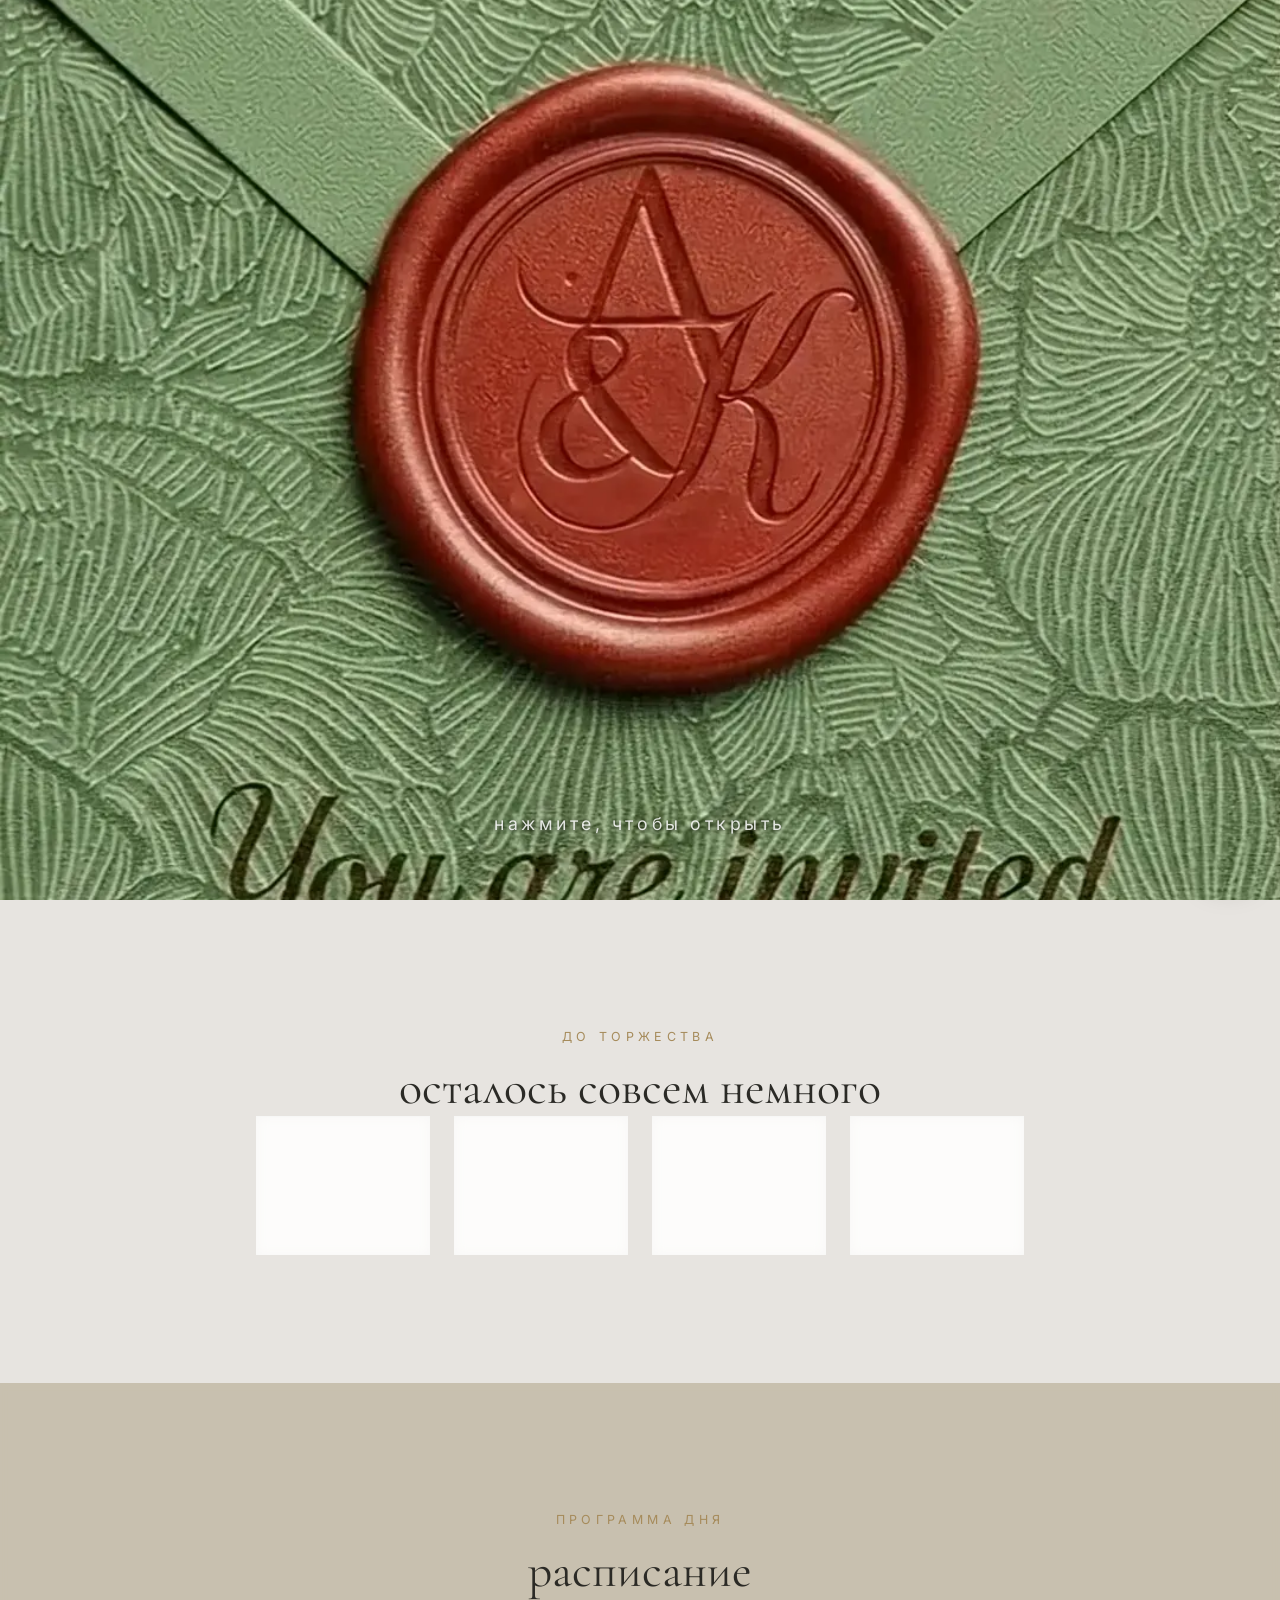
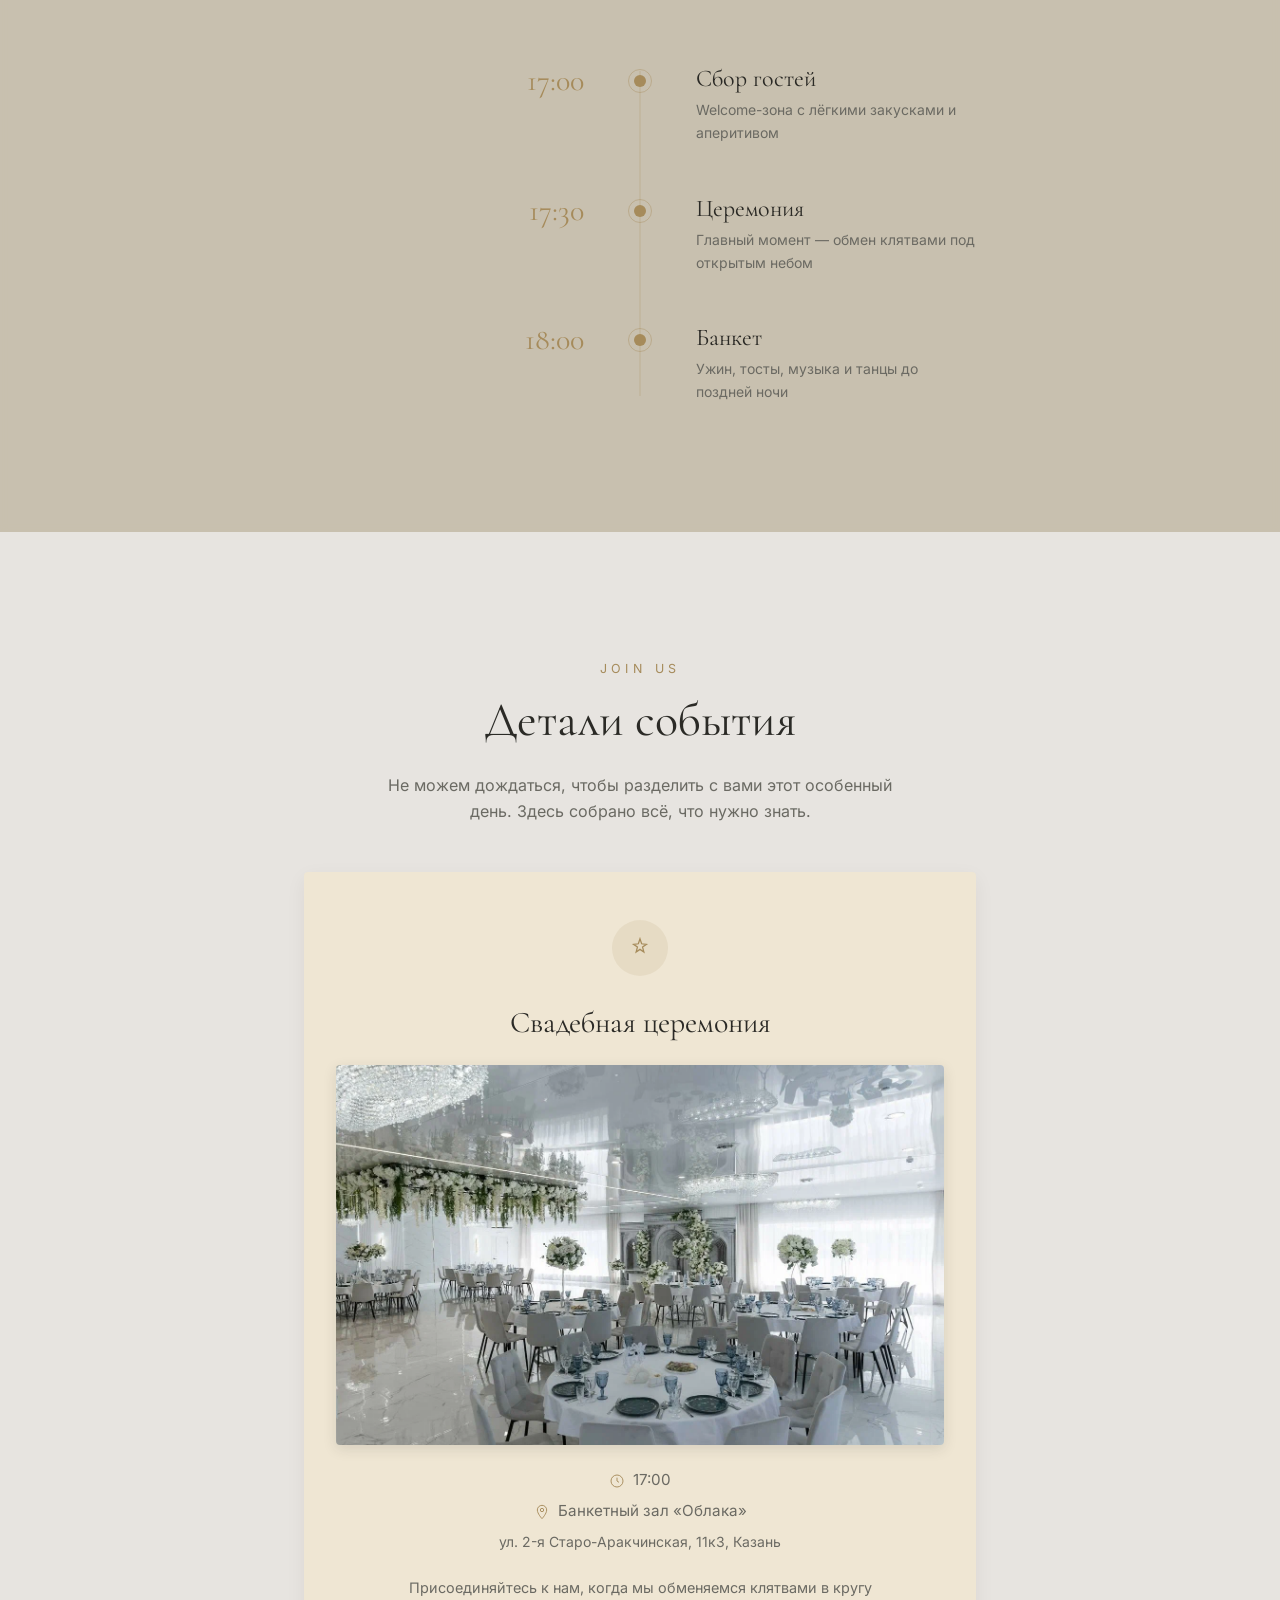
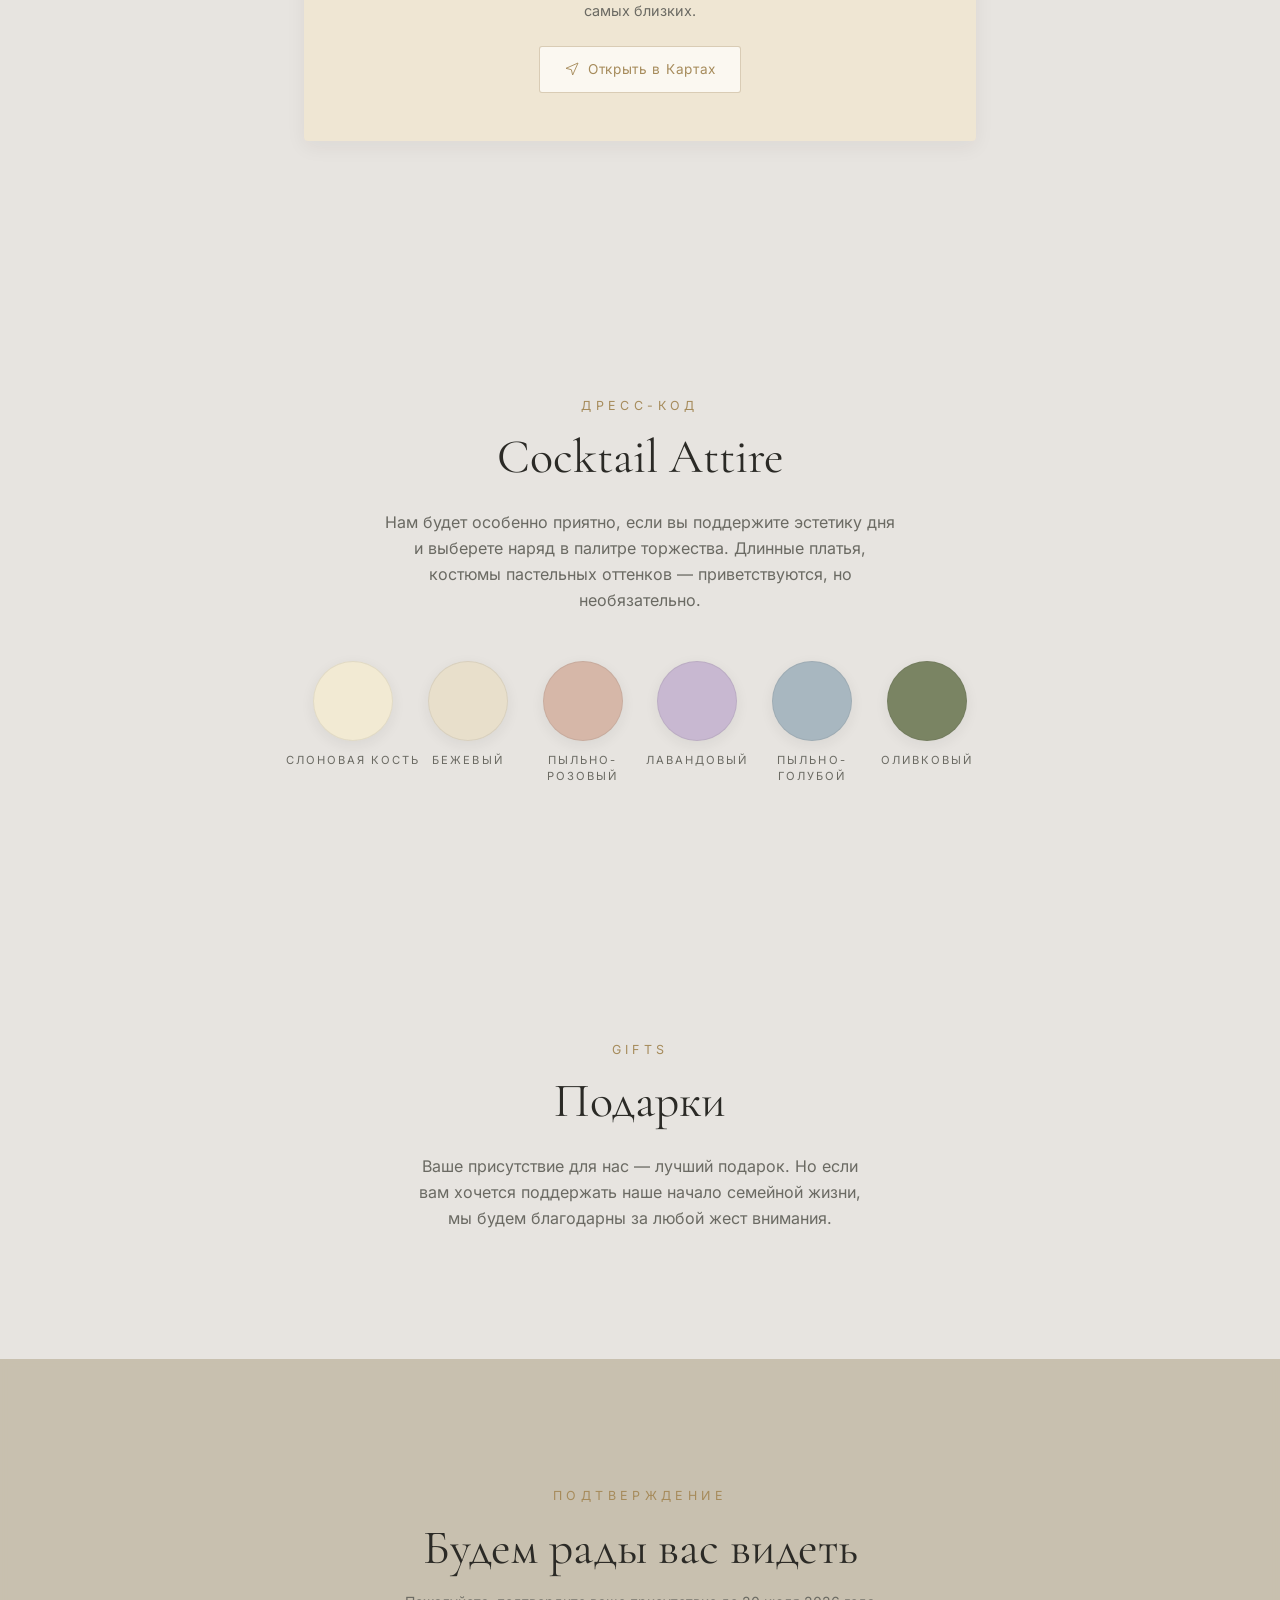
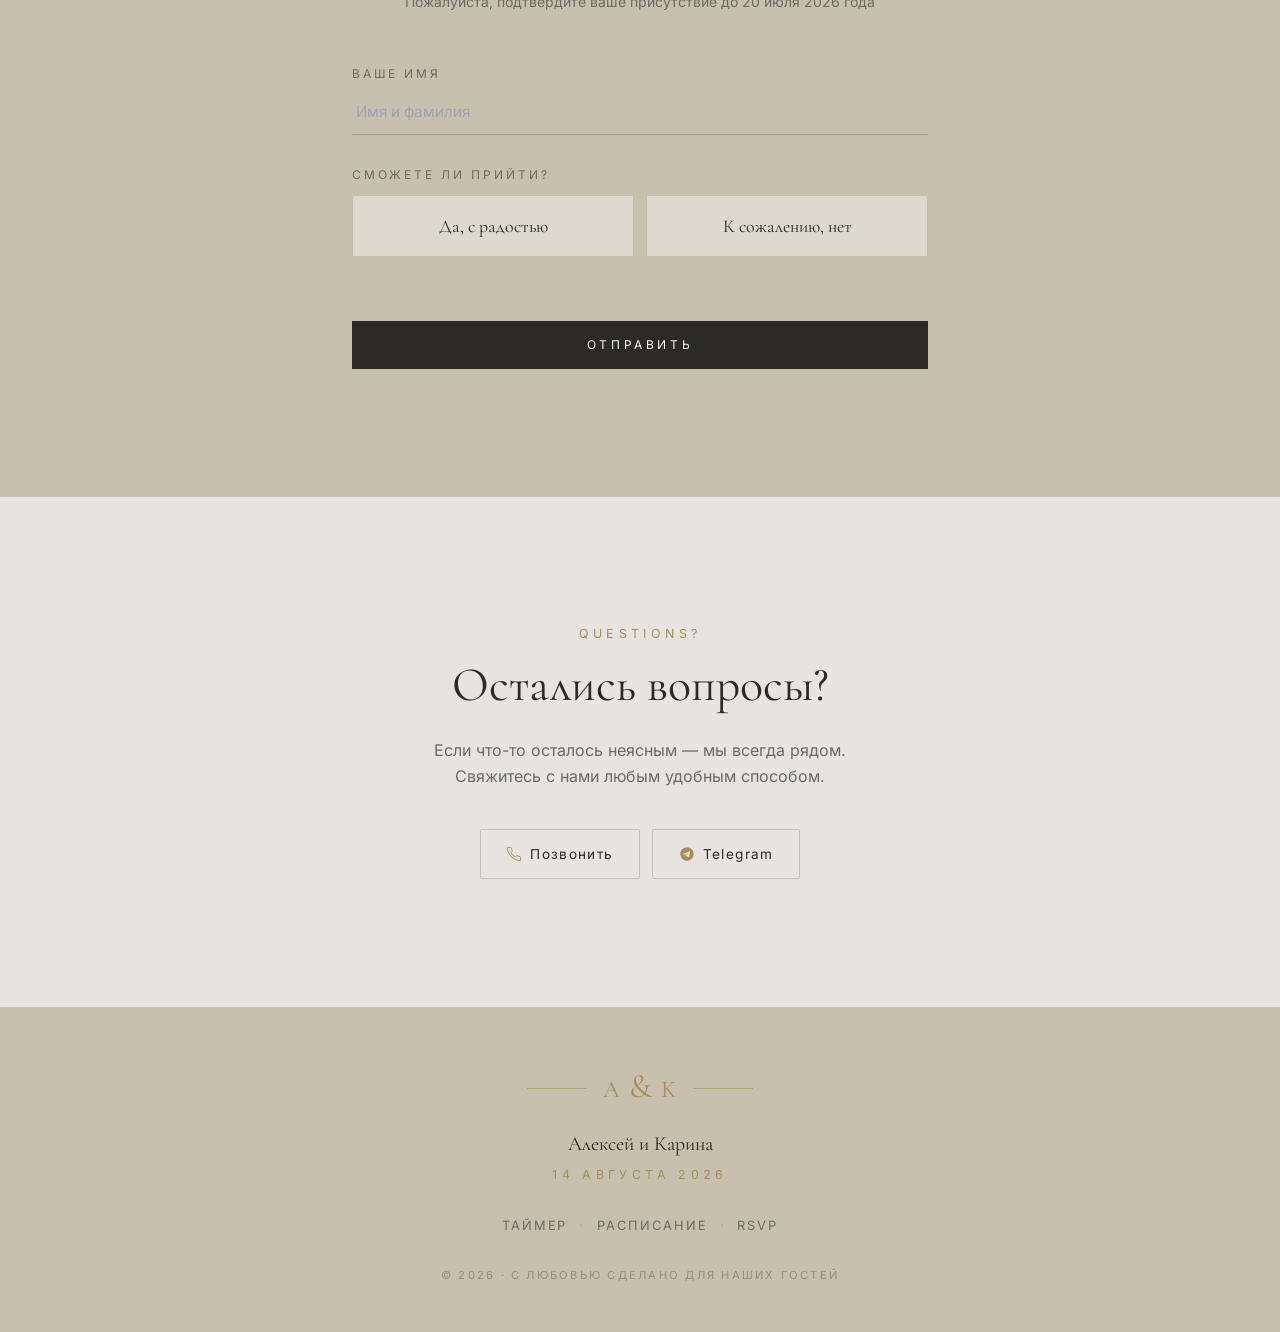
==== commit 7b91e247: "refactor: уточнены подсказки в форме RSVP" ====
--- a/index.html
+++ b/index.html
@@ -333,7 +333,7 @@
           <div>
             <label for="rsvp-plus-ones" class="text-xs tracking-[0.25em] uppercase text-muted">Ваши спутники</label>
             <input id="rsvp-plus-ones" type="text" name="plus_ones"
-                   placeholder="Если будете с парой или семьёй — укажите имена"
+                   placeholder="Если будете с парой или семьёй — укажите имена и фамилии"
                    class="mt-2" />
             <p class="form-helper">Чтобы заранее накрыть всем места и подобрать угощение</p>
           </div>
@@ -341,9 +341,9 @@
           <div>
             <label for="rsvp-track" class="text-xs tracking-[0.25em] uppercase text-muted">Любимый трек</label>
             <input id="rsvp-track" type="text" name="track"
-                   placeholder="Название и исполнитель"
+                   placeholder="Название и исполнитель — можно несколько через запятую"
                    class="mt-2" />
-            <p class="form-helper">Поставим во время банкета — пусть вечер звучит и вашими нотами</p>
+            <p class="form-helper">Постараемся поставить во время банкета — но не обещаем, что прозвучат все</p>
           </div>
 
           <div>
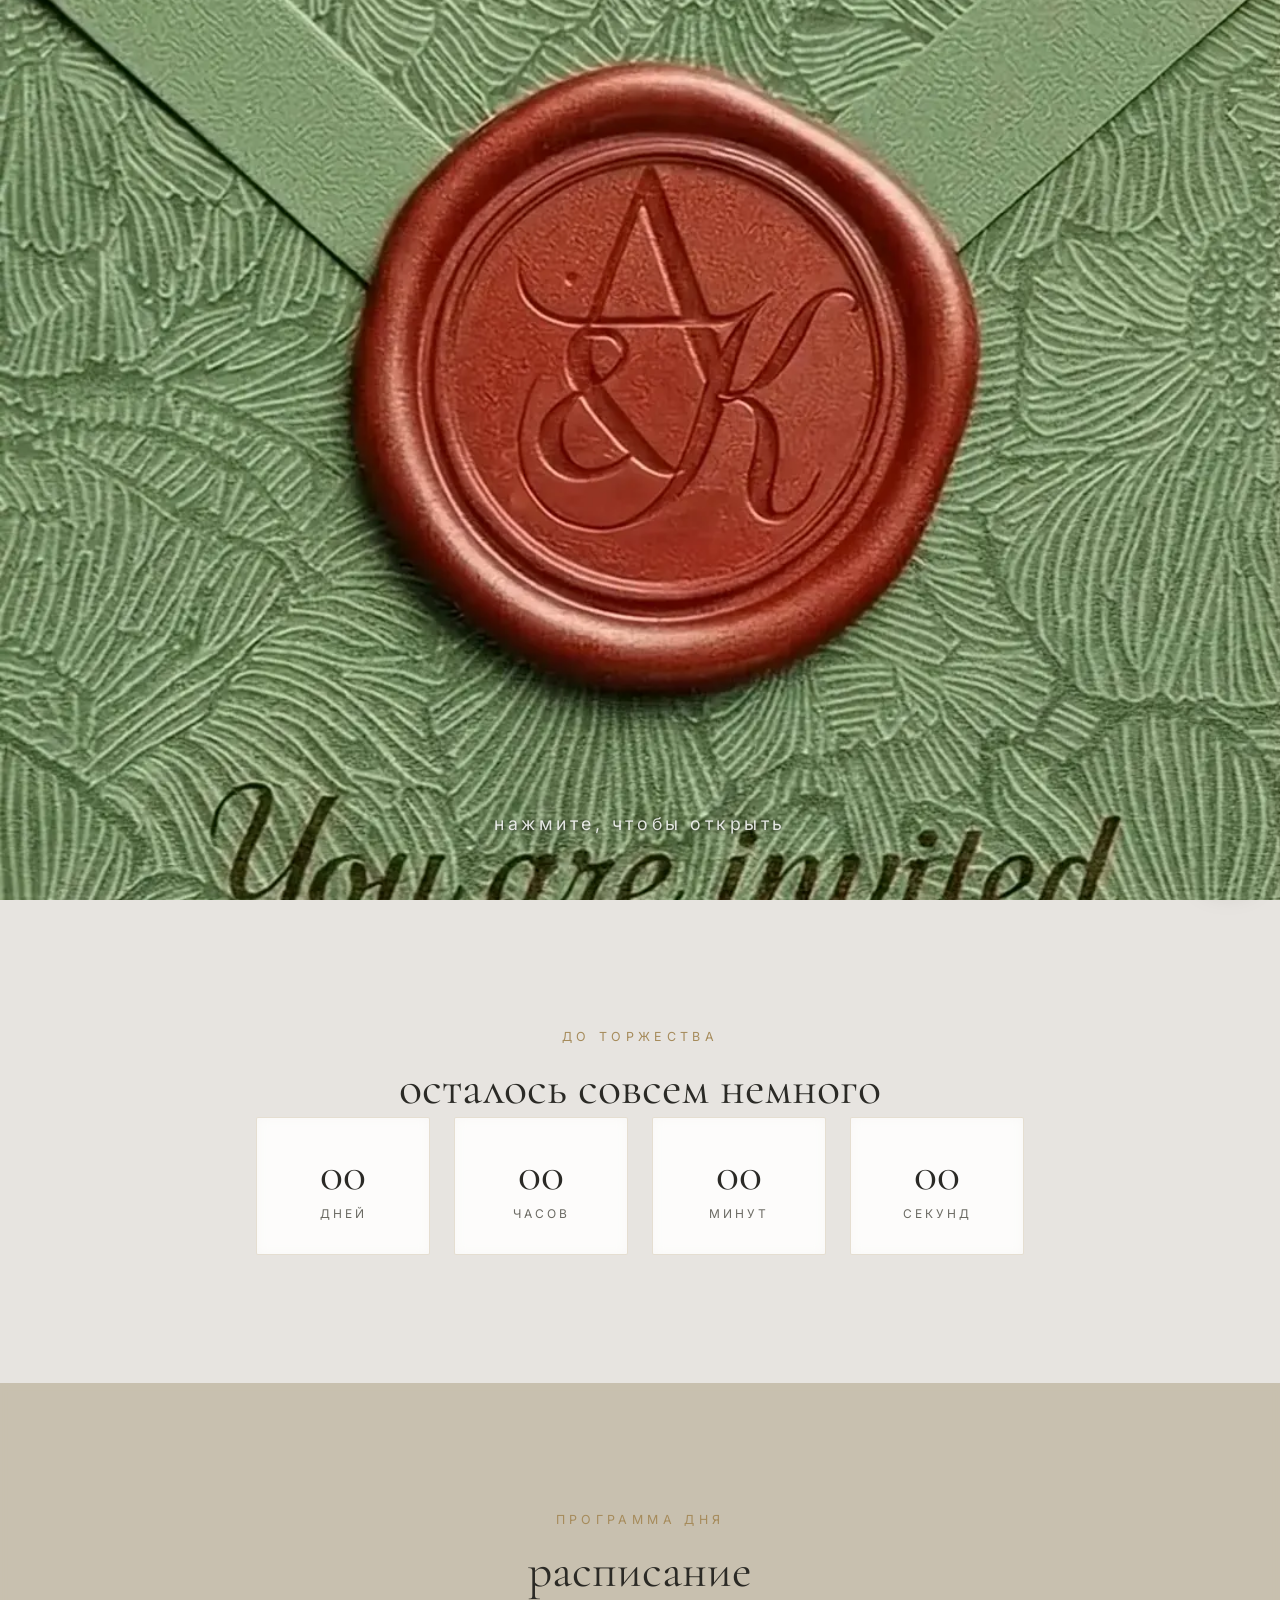
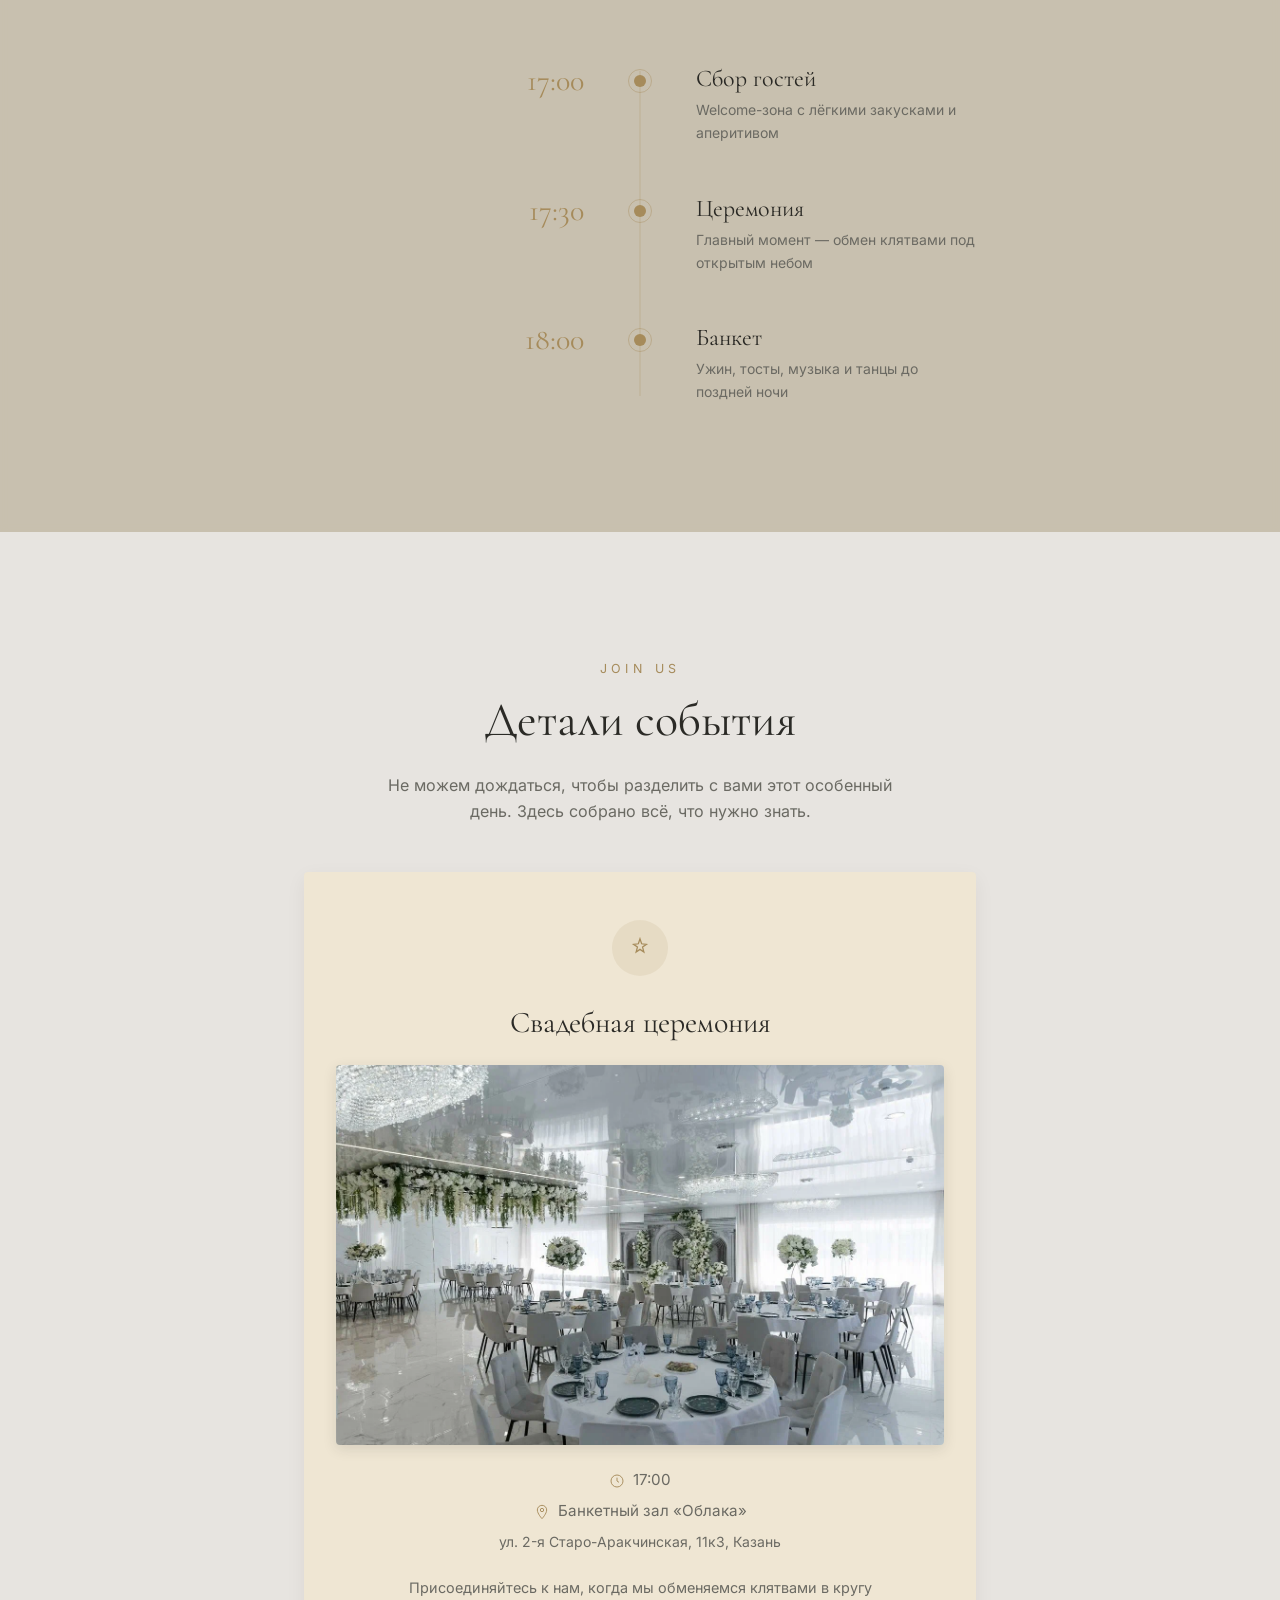
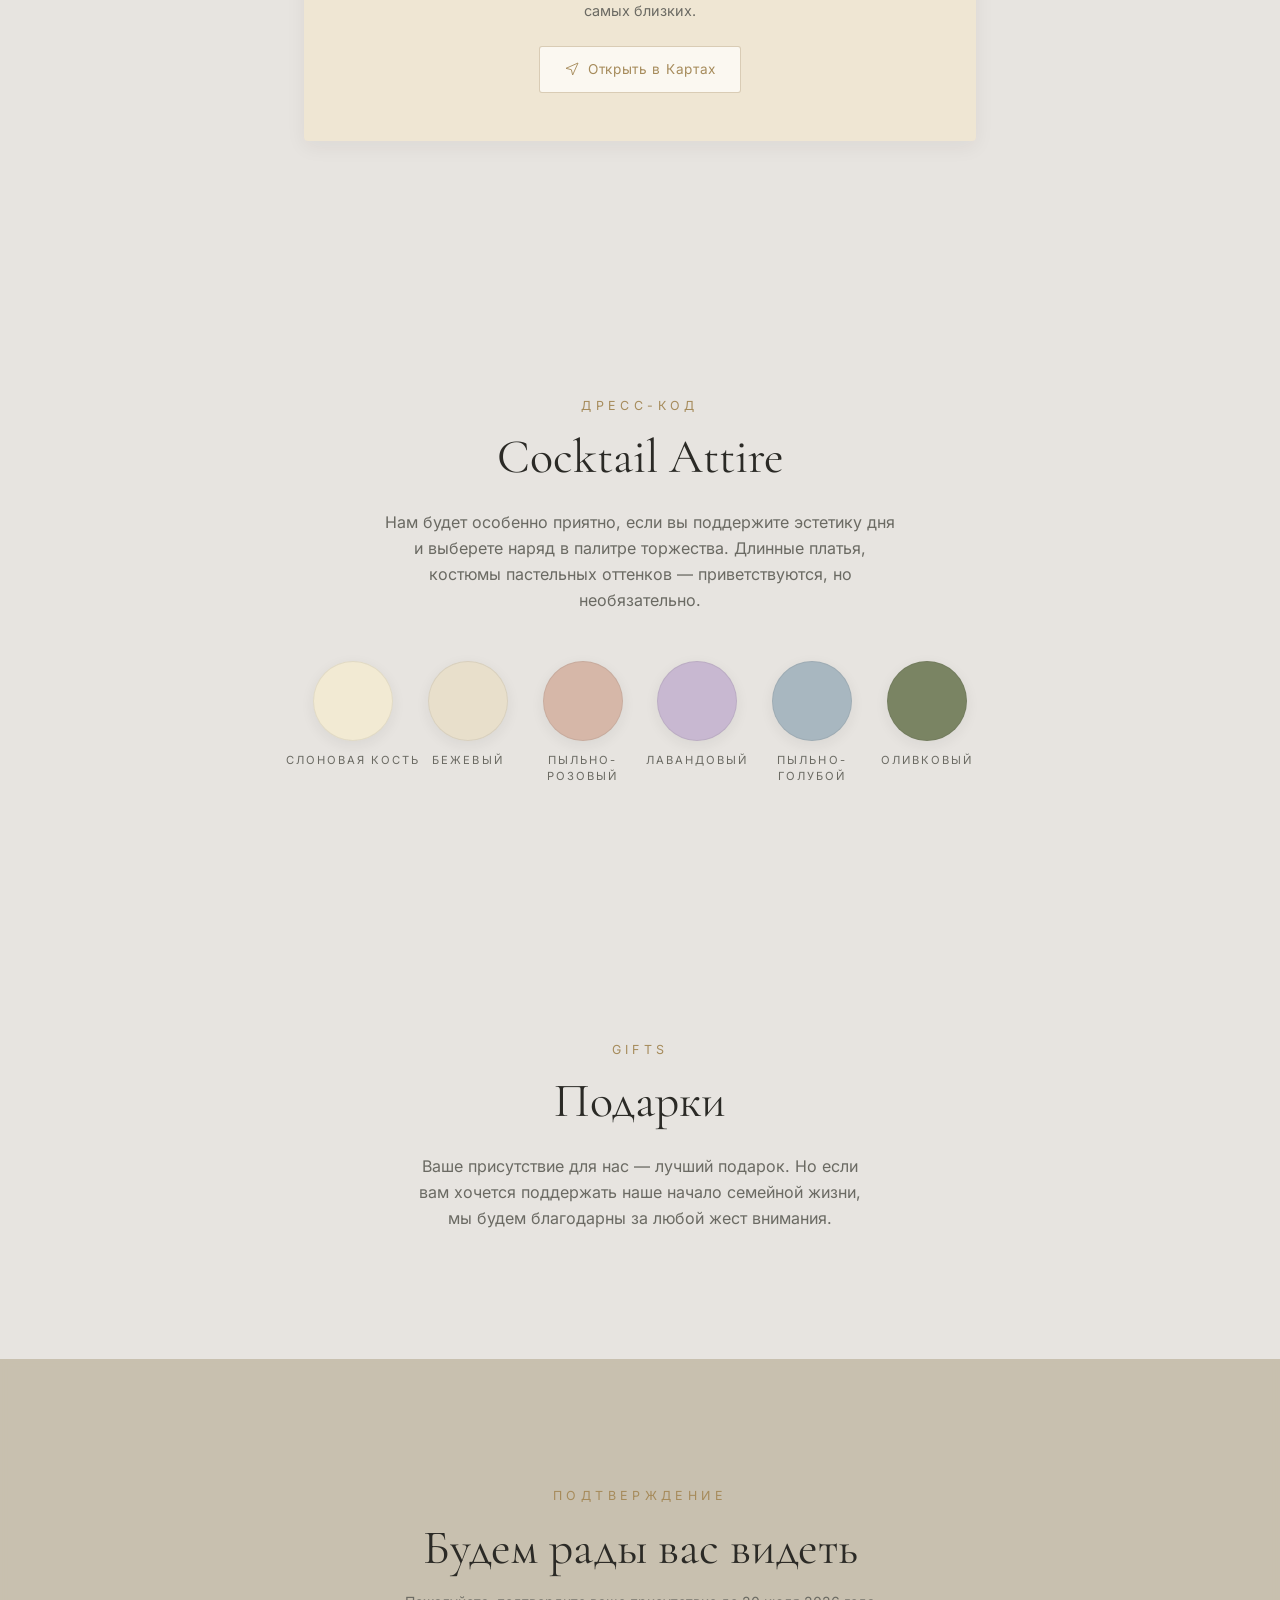
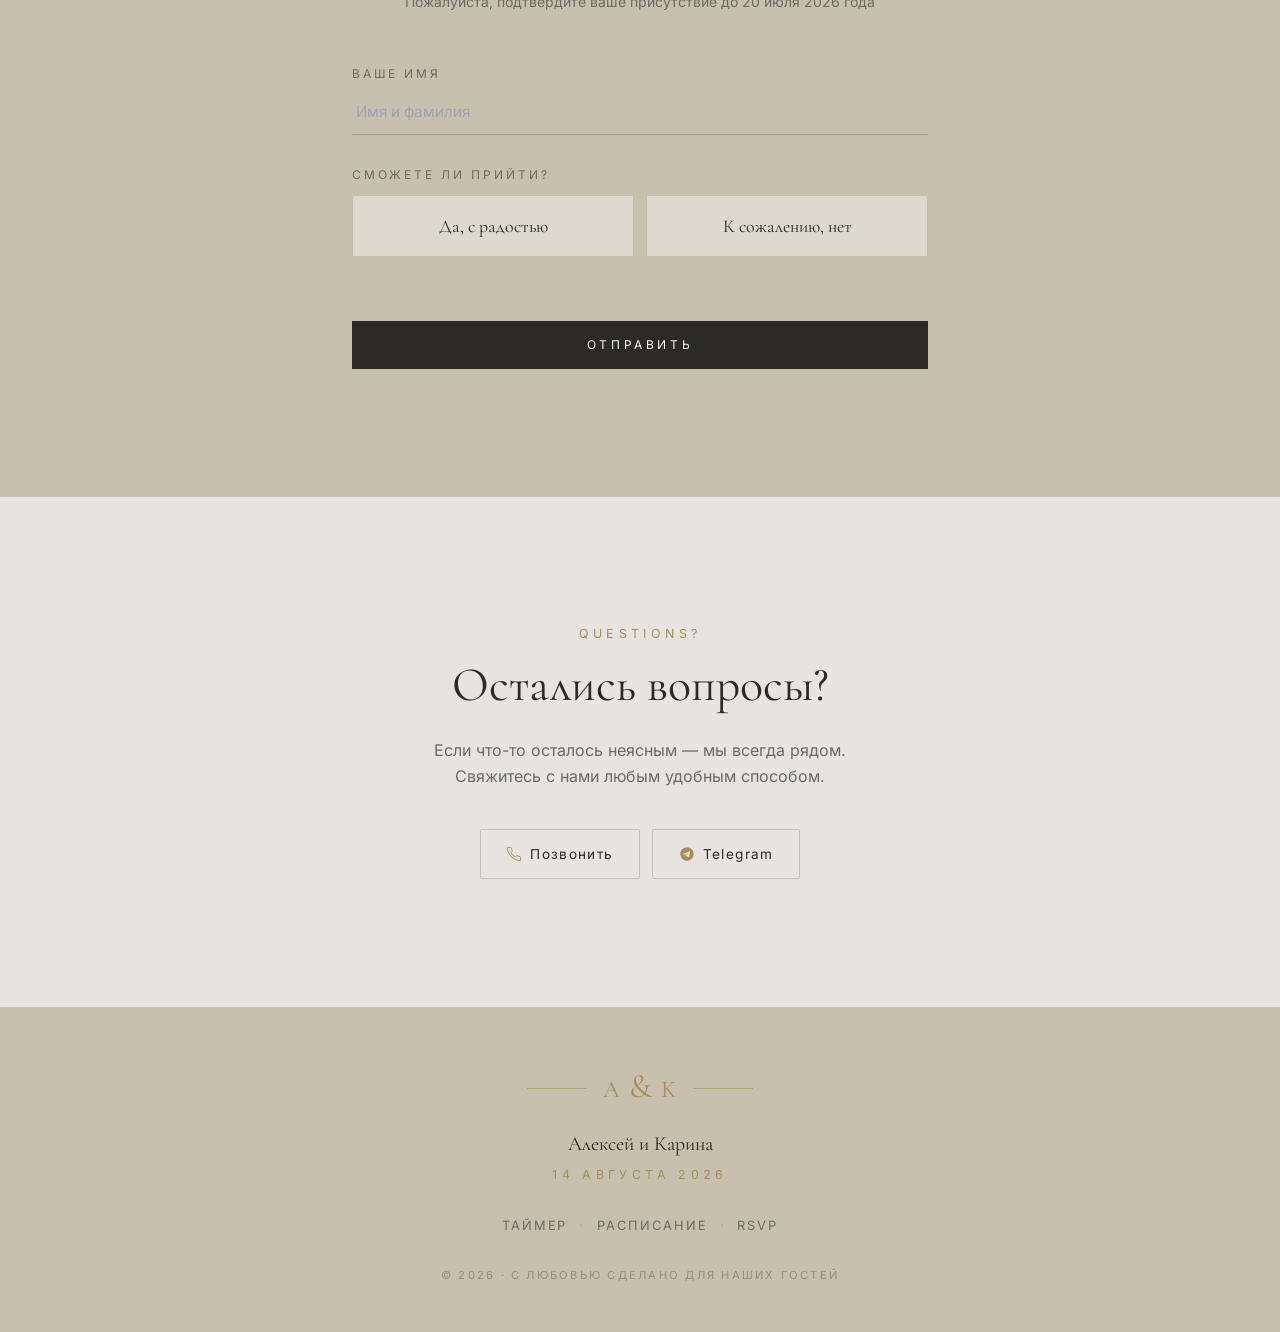
==== commit 25569863: "feat: добавлена подсказка «листайте вниз» в hero" ====
--- a/index.html
+++ b/index.html
@@ -84,7 +84,8 @@
       </p>
     </div>
 
-    <a href="#countdown" class="absolute bottom-8 text-white/70 hover:text-white transition" aria-label="К расписанию">
+    <a href="#countdown" class="scroll-hint absolute bottom-8 text-white/70 hover:text-white transition" aria-label="Листайте вниз">
+      <span class="scroll-hint-text">листайте вниз</span>
       <svg aria-hidden="true" width="28" height="28" viewBox="0 0 24 24" fill="none" stroke="currentColor" stroke-width="1.2"
            class="animate-bounce">
         <path d="M12 5v14M5 12l7 7 7-7"/>
@@ -333,7 +334,7 @@
           <div>
             <label for="rsvp-plus-ones" class="text-xs tracking-[0.25em] uppercase text-muted">Ваши спутники</label>
             <input id="rsvp-plus-ones" type="text" name="plus_ones"
-                   placeholder="Если будете с парой или семьёй — укажите имена и фамилии"
+                   placeholder="Имена и фамилии спутников"
                    class="mt-2" />
             <p class="form-helper">Чтобы заранее накрыть всем места и подобрать угощение</p>
           </div>
@@ -341,9 +342,9 @@
           <div>
             <label for="rsvp-track" class="text-xs tracking-[0.25em] uppercase text-muted">Любимый трек</label>
             <input id="rsvp-track" type="text" name="track"
-                   placeholder="Название и исполнитель — можно несколько через запятую"
+                   placeholder="Название и исполнитель"
                    class="mt-2" />
-            <p class="form-helper">Постараемся поставить во время банкета — но не обещаем, что прозвучат все</p>
+            <p class="form-helper">Можно несколько через запятую — постараемся поставить, но не обещаем, что прозвучат все</p>
           </div>
 
           <div>
--- a/assets/css/styles.css
+++ b/assets/css/styles.css
@@ -91,6 +91,21 @@
 .hero-ornament .font-serif {
   font-style: italic;
   font-weight: 400;
+}
+
+.scroll-hint {
+  display: flex;
+  flex-direction: column;
+  align-items: center;
+  gap: 0.5rem;
+  left: 50%;
+  transform: translateX(-50%);
+}
+.scroll-hint-text {
+  font-size: clamp(0.65rem, 1.8vw, 0.75rem);
+  letter-spacing: 0.3em;
+  text-transform: uppercase;
+  text-shadow: 0 1px 4px rgba(0, 0, 0, 0.5);
 }
 
 /* ============== Карточки секций ============== */
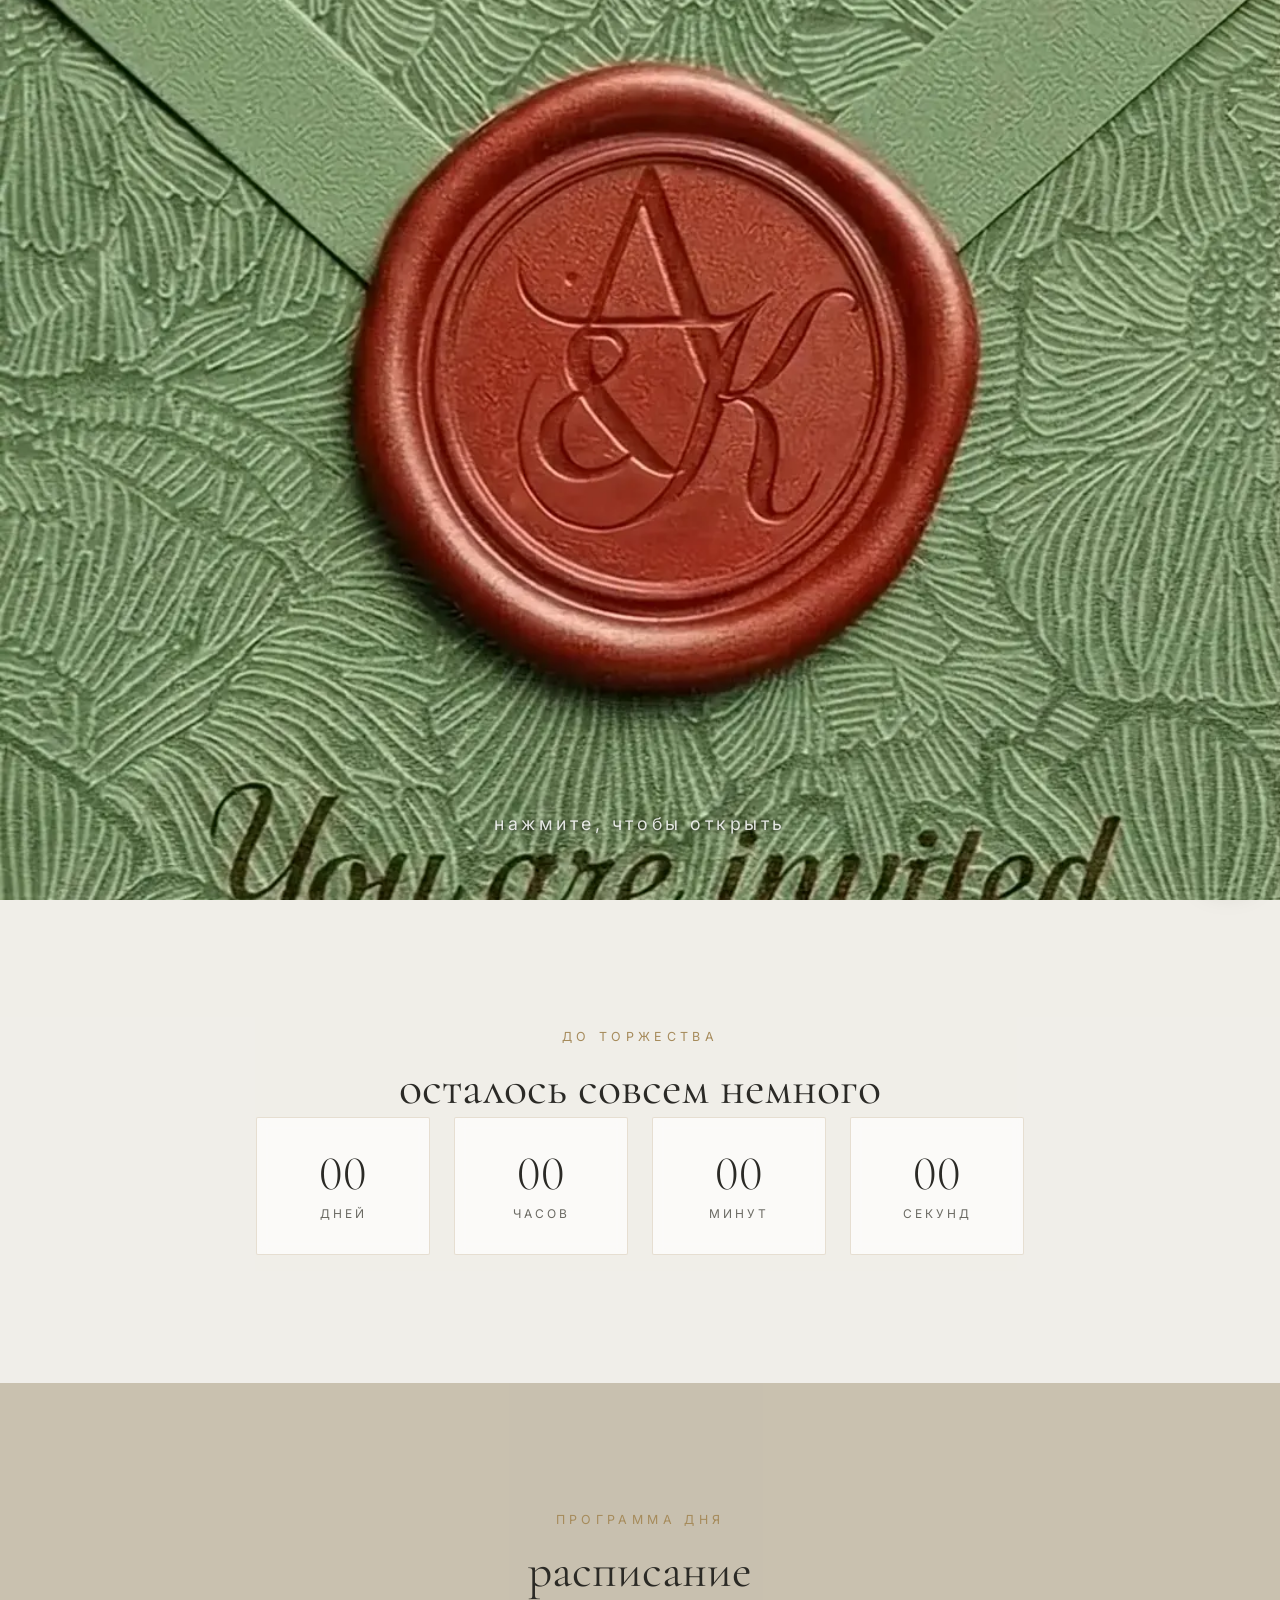
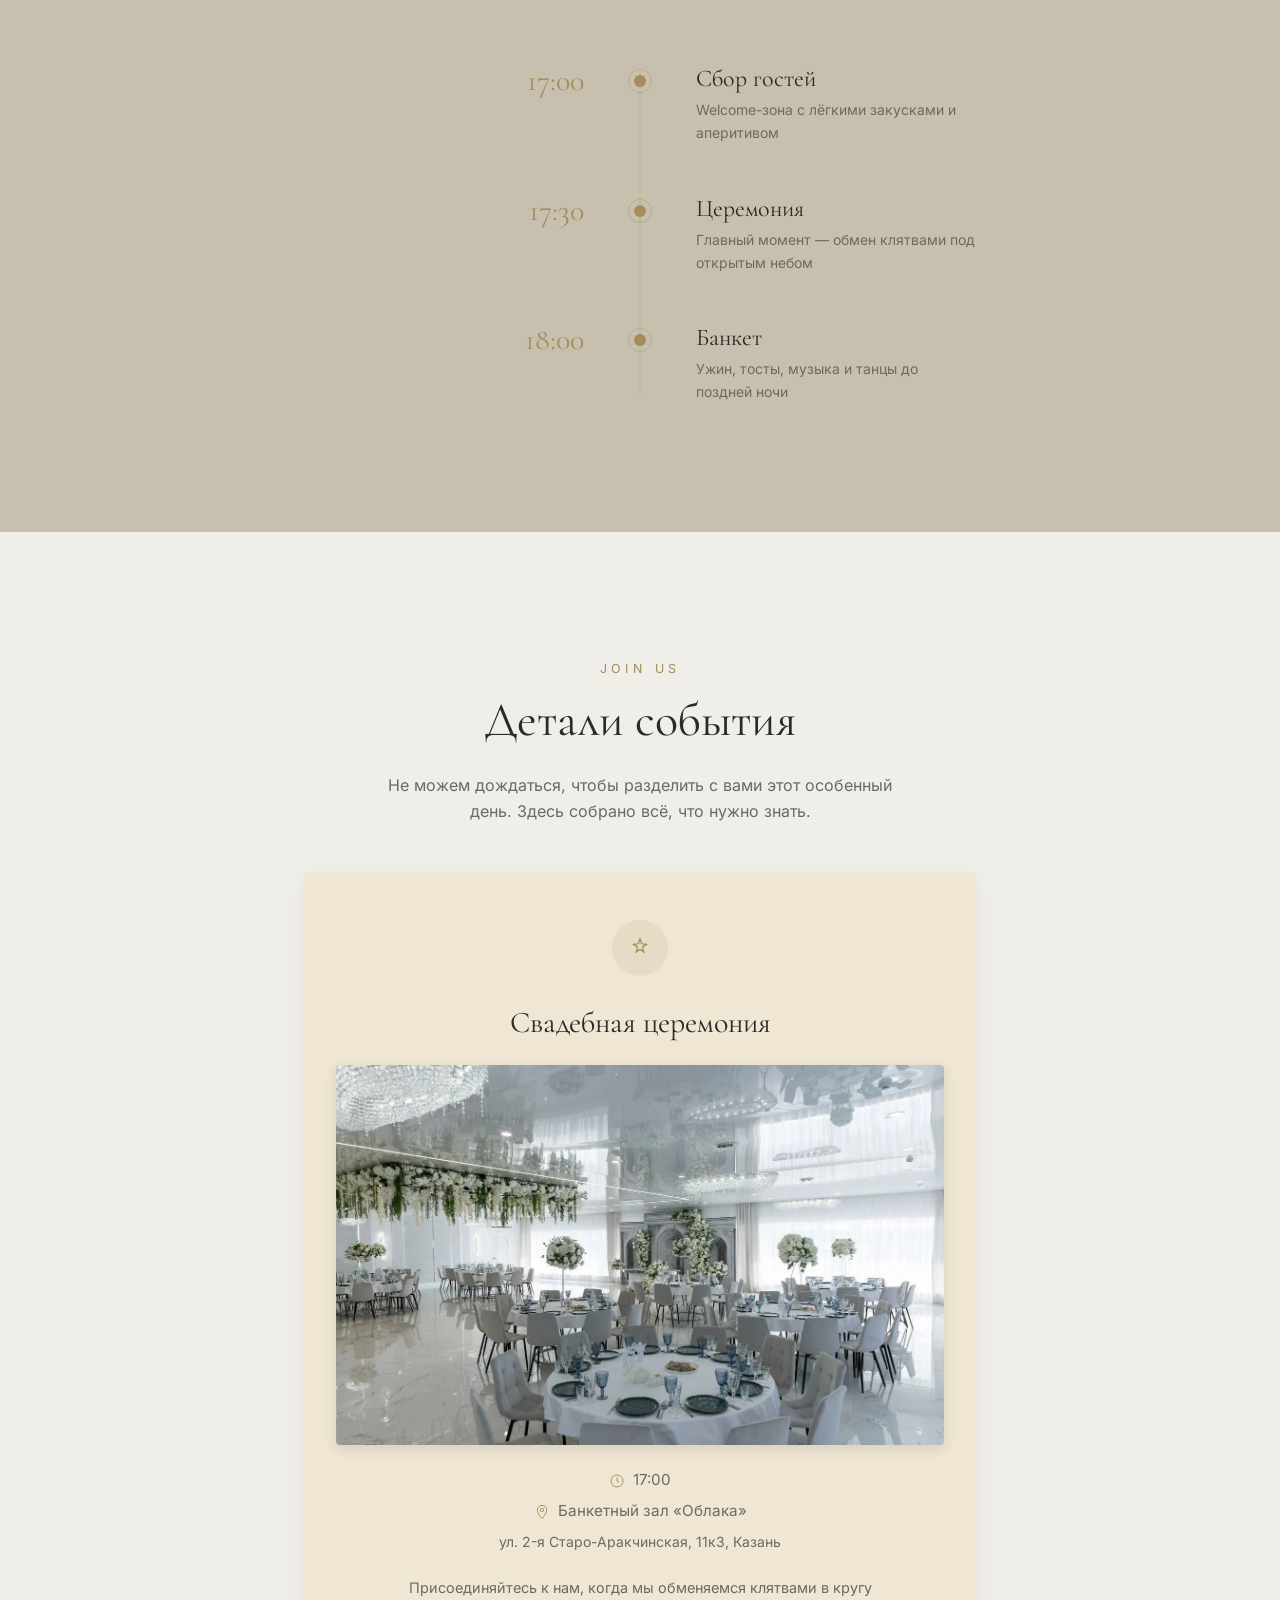
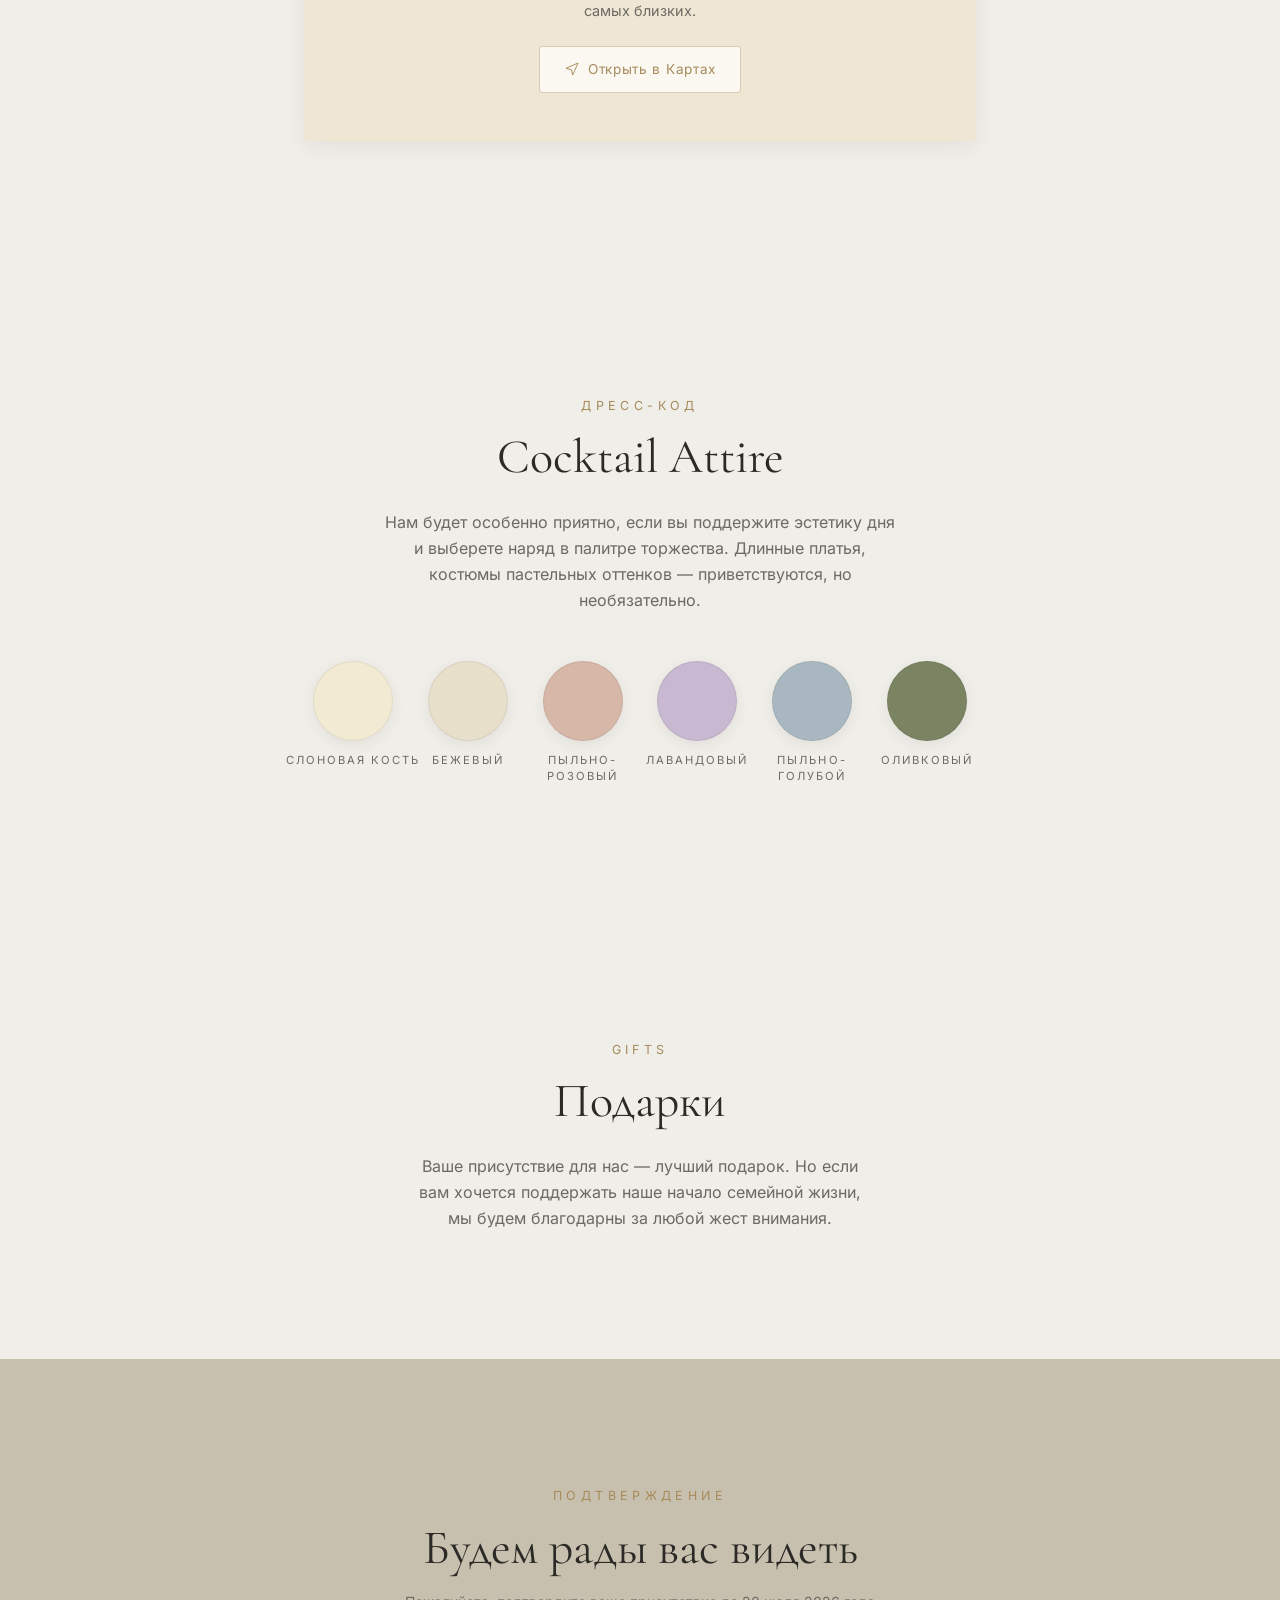
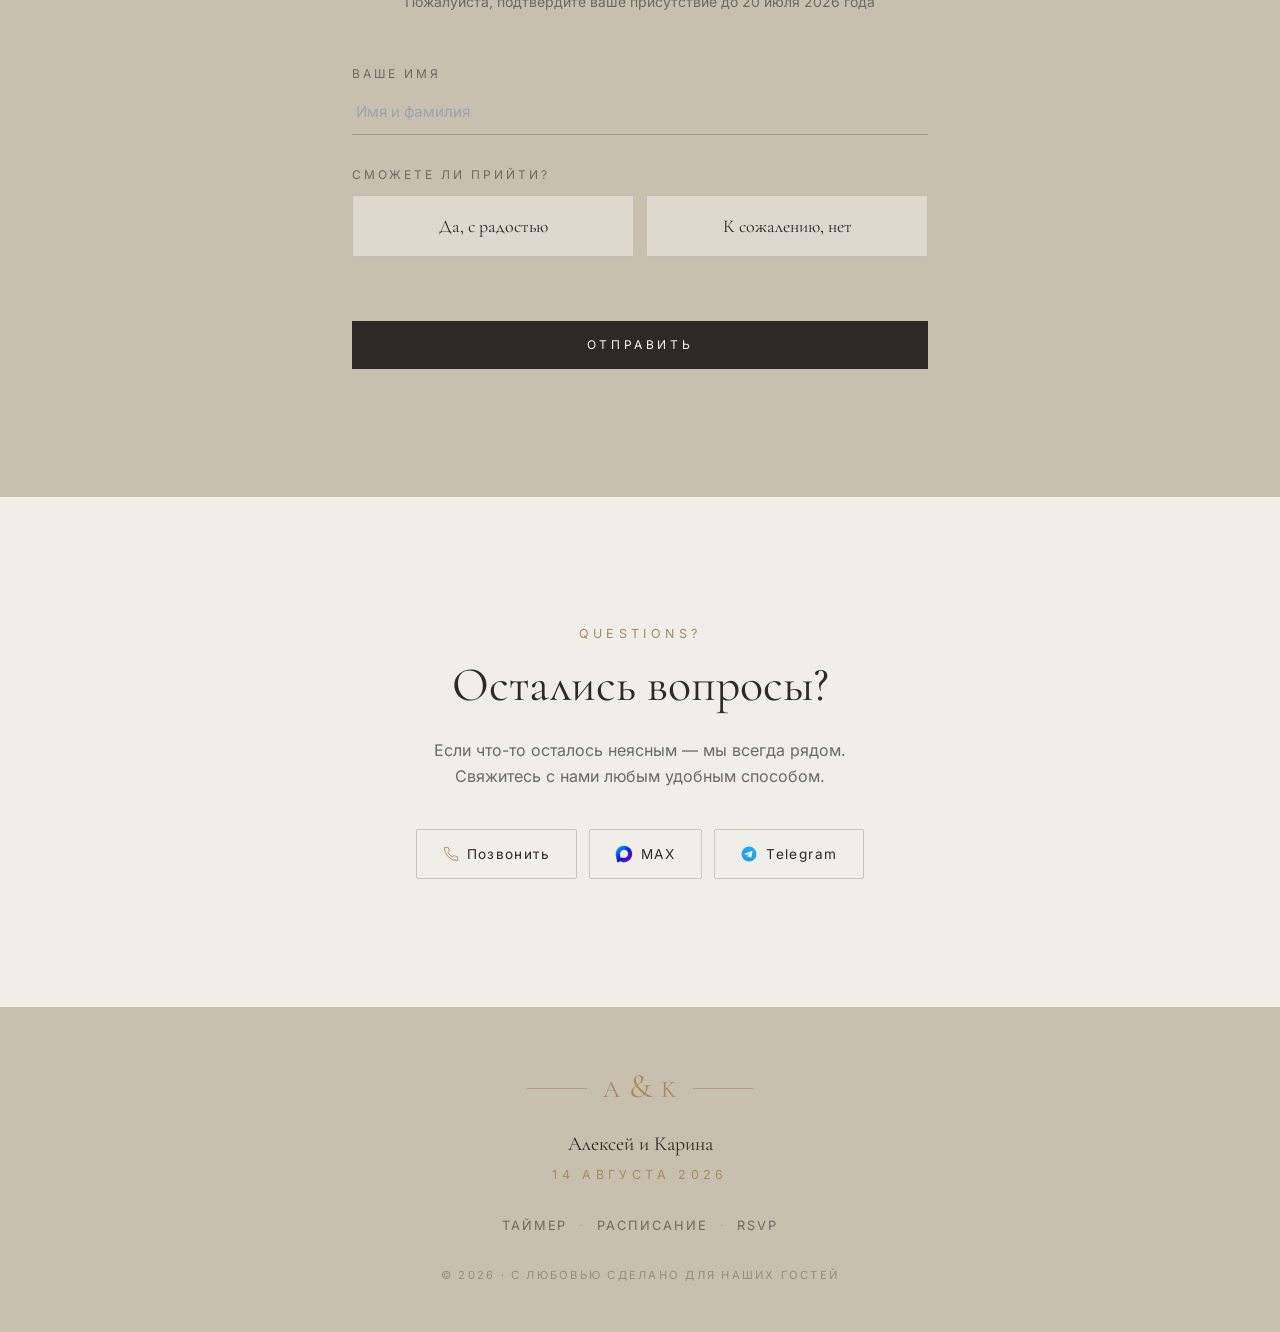
==== commit 4984e6d8: "feat: оптимизированы ассеты, анимации и подсказка скролла" ====
--- a/index.html
+++ b/index.html
@@ -8,15 +8,13 @@
   <meta name="referrer" content="strict-origin-when-cross-origin">
   <meta name="description" content="Свадебное приглашение Алексея и Карины. 14 августа 2026, банкетный зал «Облака», Казань.">
 
-  <link rel="icon" type="image/png" href="./favicon.png">
-  <link rel="apple-touch-icon" href="./favicon.png">
-
-  <!-- CSP: на GitHub Pages нет HTTP-headers, поэтому через meta -->
+  <link rel="icon" type="image/png" href="./favicon.png?v=41">
+  <link rel="apple-touch-icon" href="./favicon.png?v=41">
+
   <meta http-equiv="Content-Security-Policy" content="default-src 'self'; img-src 'self' data:; media-src 'self'; font-src 'self'; style-src 'self' 'unsafe-inline'; script-src 'self'; connect-src 'self' https://script.google.com https://script.googleusercontent.com; base-uri 'self'; form-action 'self'; object-src 'none'">
 
   <title>Алексей и Карина — 14.08.2026</title>
 
-  <!-- Open Graph / Telegram, WhatsApp, ВКонтакте -->
   <meta property="og:type" content="website">
   <meta property="og:url" content="https://alexeykarina.ru/">
   <meta property="og:title" content="Алексей и Карина — 14 августа 2026">
@@ -30,46 +28,42 @@
   <meta name="twitter:description" content="Будем рады разделить с вами наш самый главный день.">
   <meta name="twitter:image" content="https://alexeykarina.ru/assets/images/envelope-cover.webp">
 
-  <!-- Preload критичных ассетов welcome-экрана -->
-  <link rel="preload" as="image" href="./assets/images/envelope-cover.webp?v=34" type="image/webp" fetchpriority="high">
-  <link rel="prefetch" href="./assets/video/intro-video.mp4?v=34" as="fetch" crossorigin>
-
-  <link rel="stylesheet" href="./assets/css/tailwind.min.css?v=34">
-  <link rel="stylesheet" href="./assets/fonts/fonts.css?v=34">
-  <link rel="stylesheet" href="./assets/css/styles.css?v=34">
+  <link rel="preload" as="image" href="./assets/images/envelope-cover.webp?v=41" type="image/webp" fetchpriority="high">
+  <link rel="prefetch" href="./assets/video/intro-video.mp4?v=41">
+
+  <link rel="stylesheet" href="./assets/css/tailwind.min.css?v=41">
+  <link rel="stylesheet" href="./assets/fonts/fonts.css?v=41">
+  <link rel="stylesheet" href="./assets/css/styles.css?v=41">
 </head>
 <body class="text-ink antialiased">
 
-  <!-- ============== ВИДЕОФОН (два слоя + кроссфейд для бесшовного цикла) ============== -->
   <video id="bg-video-a" class="bg-video is-active"
          muted playsinline preload="auto"
          aria-hidden="true">
-    <source src="./assets/video/hero-bg.mp4?v=34" type="video/mp4">
+    <source src="./assets/video/hero-bg.mp4?v=41" type="video/mp4">
   </video>
   <video id="bg-video-b" class="bg-video"
-         muted playsinline preload="auto"
+         muted playsinline preload="metadata"
          aria-hidden="true">
-    <source src="./assets/video/hero-bg.mp4?v=34" type="video/mp4">
+    <source src="./assets/video/hero-bg.mp4?v=41" type="video/mp4">
   </video>
   <div class="bg-overlay"></div>
 
-  <!-- ============== ВЕЛКОМ ============== -->
   <div id="welcome" class="welcome" role="button" tabindex="0" aria-label="Открыть приглашение">
     <img id="env-cover" class="env-cover"
-         src="./assets/images/envelope-cover.webp?v=34"
+         src="./assets/images/envelope-cover.webp?v=41"
          alt="приглашение"
          fetchpriority="high"
          decoding="async" />
     <video id="env-video" class="env-video"
            muted playsinline preload="auto">
-      <source src="./assets/video/intro-video.mp4?v=34" type="video/mp4">
+      <source src="./assets/video/intro-video.mp4?v=41" type="video/mp4">
     </video>
     <div id="env-hint" class="env-hint">нажмите, чтобы открыть</div>
   </div>
 
-  <!-- ============== HERO ============== -->
   <section class="hero min-h-screen flex flex-col items-center justify-center text-center px-6 relative">
-    <div class="reveal">
+    <div class="hero-content">
       <p class="eyebrow eyebrow-light mb-6">Save the date</p>
       <h1 class="hero-names font-serif text-white">
         <span class="hero-name">Алексей</span>
@@ -84,16 +78,18 @@
       </p>
     </div>
 
-    <a href="#countdown" class="scroll-hint absolute bottom-8 text-white/70 hover:text-white transition" aria-label="Листайте вниз">
-      <span class="scroll-hint-text">листайте вниз</span>
-      <svg aria-hidden="true" width="28" height="28" viewBox="0 0 24 24" fill="none" stroke="currentColor" stroke-width="1.2"
-           class="animate-bounce">
-        <path d="M12 5v14M5 12l7 7 7-7"/>
-      </svg>
-    </a>
-  </section>
-
-  <!-- ============== COUNTDOWN ============== -->
+    <div class="scroll-hint absolute">
+      <a href="#rsvp" class="scroll-hint-rsvp">не забудьте заполнить анкету внизу</a>
+      <a href="#countdown" class="scroll-hint-arrow text-white/70 hover:text-white transition" aria-label="Листайте вниз">
+        <span class="scroll-hint-text">листайте вниз</span>
+        <svg aria-hidden="true" width="28" height="28" viewBox="0 0 24 24" fill="none" stroke="currentColor" stroke-width="1.2"
+             class="animate-bounce">
+          <path d="M12 5v14M5 12l7 7 7-7"/>
+        </svg>
+      </a>
+    </div>
+  </section>
+
   <section id="countdown" class="section-card py-24 sm:py-32 px-6">
     <div class="max-w-3xl mx-auto text-center">
       <div class="reveal">
@@ -103,26 +99,25 @@
 
       <div id="timer" class="reveal grid grid-cols-4 gap-3 sm:gap-6">
         <div class="timer-cell rounded-sm py-6 sm:py-8">
-          <div id="t-days"  class="font-serif text-3xl sm:text-5xl text-ink">0</div>
+          <div id="t-days"  class="timer-num font-serif text-3xl sm:text-5xl text-ink">0</div>
           <div class="text-[10px] sm:text-xs tracking-[0.25em] uppercase text-muted mt-2">дней</div>
         </div>
         <div class="timer-cell rounded-sm py-6 sm:py-8">
-          <div id="t-hours" class="font-serif text-3xl sm:text-5xl text-ink">0</div>
+          <div id="t-hours" class="timer-num font-serif text-3xl sm:text-5xl text-ink">0</div>
           <div class="text-[10px] sm:text-xs tracking-[0.25em] uppercase text-muted mt-2">часов</div>
         </div>
         <div class="timer-cell rounded-sm py-6 sm:py-8">
-          <div id="t-mins"  class="font-serif text-3xl sm:text-5xl text-ink">0</div>
+          <div id="t-mins"  class="timer-num font-serif text-3xl sm:text-5xl text-ink">0</div>
           <div class="text-[10px] sm:text-xs tracking-[0.25em] uppercase text-muted mt-2">минут</div>
         </div>
         <div class="timer-cell rounded-sm py-6 sm:py-8">
-          <div id="t-secs"  class="font-serif text-3xl sm:text-5xl text-ink">0</div>
+          <div id="t-secs"  class="timer-num font-serif text-3xl sm:text-5xl text-ink">0</div>
           <div class="text-[10px] sm:text-xs tracking-[0.25em] uppercase text-muted mt-2">секунд</div>
         </div>
       </div>
     </div>
   </section>
 
-  <!-- ============== TIMELINE ============== -->
   <section id="schedule" class="section-card section-card-tinted py-24 sm:py-32 px-6">
     <div class="max-w-2xl mx-auto">
       <div class="reveal text-center mb-16">
@@ -175,7 +170,6 @@
     </div>
   </section>
 
-  <!-- ============== EVENT DETAILS ============== -->
   <section class="section-card py-24 sm:py-32 px-6">
     <div class="max-w-2xl mx-auto">
       <div class="reveal text-center mb-12">
@@ -196,7 +190,7 @@
         <h3 class="event-title font-serif">Свадебная церемония</h3>
 
         <div class="event-photo">
-          <img src="./assets/images/venue.webp?v=34" alt="Банкетный зал «Облака»" loading="lazy" />
+          <img src="./assets/images/venue.webp?v=41" alt="Банкетный зал «Облака»" loading="lazy" />
         </div>
 
         <div class="event-row">
@@ -236,7 +230,6 @@
     </div>
   </section>
 
-  <!-- ============== DRESS CODE ============== -->
   <section class="section-card py-24 sm:py-32 px-6">
     <div class="max-w-2xl mx-auto text-center">
       <div class="reveal">
@@ -278,7 +271,6 @@
     </div>
   </section>
 
-  <!-- ============== ПОДАРКИ ============== -->
   <section class="section-card py-24 sm:py-32 px-6">
     <div class="max-w-xl mx-auto reveal text-center">
       <p class="eyebrow mb-4">Gifts</p>
@@ -291,7 +283,6 @@
     </div>
   </section>
 
-  <!-- ============== RSVP ============== -->
   <section id="rsvp" class="section-card section-card-tinted py-24 sm:py-32 px-6">
     <div class="max-w-xl mx-auto">
       <div class="reveal text-center mb-12">
@@ -308,7 +299,6 @@
           <p data-error="name" class="form-error hidden" role="alert"></p>
         </div>
 
-        <!-- honeypot: скрытое поле; реальные пользователи его не заполнят -->
         <div class="hp-field" aria-hidden="true">
           <label for="rsvp-website">Сайт (не заполнять)</label>
           <input id="rsvp-website" type="text" name="website" tabindex="-1" autocomplete="off" />
@@ -329,7 +319,6 @@
           <p data-error="attend" class="form-error hidden" role="alert"></p>
         </fieldset>
 
-        <!-- Дополнительные поля — появляются только при ответе "Да" -->
         <div id="rsvp-extras" class="rsvp-extras" aria-hidden="true">
           <div>
             <label for="rsvp-plus-ones" class="text-xs tracking-[0.25em] uppercase text-muted">Ваши спутники</label>
@@ -363,7 +352,6 @@
     </div>
   </section>
 
-  <!-- ============== QUESTIONS? ============== -->
   <section class="section-card py-24 sm:py-32 px-6">
     <div class="max-w-xl mx-auto text-center">
       <div class="reveal">
@@ -382,9 +370,29 @@
           </svg>
           Позвонить
         </a>
+        <a class="contact-btn" href="https://max.ru/u/f9LHodD0cOIlmixiMm6AO64zGILDOPmkvYG0mKtiKpuyLl6wp6Y9qTZkgYU" target="_blank" rel="noopener">
+          <svg class="max-icon" aria-hidden="true" viewBox="0 0 44 44" width="18" height="18">
+            <defs>
+              <linearGradient id="max-grad" x1="6" y1="4" x2="38" y2="40" gradientUnits="userSpaceOnUse">
+                <stop offset="0" stop-color="#06affb"/>
+                <stop offset="0.5" stop-color="#001cf1"/>
+                <stop offset="1" stop-color="#8900ac"/>
+              </linearGradient>
+            </defs>
+            <path fill="url(#max-grad)" fill-rule="evenodd" clip-rule="evenodd" d="M22.39 41.89c-3.93 0-5.75-.58-8.9-2.9-2.02 2.61-8.34 4.63-8.62 1.17 0-2.6-.58-4.8-1.22-7.2C2.87 30 2 26.72 2 21.94 2 10.56 11.28 2 22.28 2c11 0 19.63 8.98 19.63 20.06 0 11.07-8.9 19.83-19.52 19.83Zm.2-30.02c-5.22-.27-9.3 3.37-10.2 9.08-.74 4.72.58 10.48 1.7 10.77.54.13 1.9-.98 2.74-1.82 1.39.9 2.97 1.6 4.73 1.7a9.96 9.96 0 0 0 10.4-9.34 10 10 0 0 0-9.37-10.39Z"/>
+          </svg>
+          MAX
+        </a>
         <a class="contact-btn" href="https://t.me/kervv1" target="_blank" rel="noopener">
-          <svg aria-hidden="true" viewBox="0 0 24 24" width="16" height="16" fill="currentColor">
-            <path d="M12 2C6.48 2 2 6.48 2 12s4.48 10 10 10 10-4.48 10-10S17.52 2 12 2zm4.64 6.8l-1.61 7.6c-.12.55-.44.68-.89.42l-2.46-1.81-1.19 1.14c-.13.13-.24.24-.49.24l.18-2.5 4.55-4.11c.2-.18-.04-.28-.31-.1l-5.62 3.54-2.42-.76c-.53-.16-.54-.53.11-.78l9.45-3.64c.44-.16.83.1.69.76z"/>
+          <svg class="tg-icon" aria-hidden="true" viewBox="0 0 24 24" width="18" height="18">
+            <defs>
+              <linearGradient id="tg-grad" x1="12" y1="2" x2="12" y2="22" gradientUnits="userSpaceOnUse">
+                <stop offset="0" stop-color="#2AABEE"/>
+                <stop offset="1" stop-color="#229ED9"/>
+              </linearGradient>
+            </defs>
+            <circle cx="12" cy="12" r="10" fill="url(#tg-grad)"/>
+            <path fill="#ffffff" d="M16.64 8.8l-1.61 7.6c-.12.55-.44.68-.89.42l-2.46-1.81-1.19 1.14c-.13.13-.24.24-.49.24l.18-2.5 4.55-4.11c.2-.18-.04-.28-.31-.1l-5.62 3.54-2.42-.76c-.53-.16-.54-.53.11-.78l9.45-3.64c.44-.16.83.1.69.76z"/>
           </svg>
           Telegram
         </a>
@@ -392,7 +400,6 @@
     </div>
   </section>
 
-  <!-- ============== FOOTER ============== -->
   <footer class="section-card section-card-tinted footer">
     <div class="footer-inner">
       <div class="ornament mb-6">
@@ -415,7 +422,6 @@
     </div>
   </footer>
 
-  <!-- ============== MUSIC FAB ============== -->
   <button id="music-btn" type="button" aria-label="Включить или выключить музыку" aria-pressed="false"
     class="fab-shadow fixed bottom-6 right-6 z-40 w-14 h-14 rounded-full bg-ink text-cream
            flex items-center justify-center hover:bg-gold transition-colors duration-500">
@@ -429,9 +435,8 @@
     </span>
   </button>
 
-  <audio id="audio" src="./assets/audio/music.mp3?v=34" loop preload="none"></audio>
-
-  <!-- ============== THANK YOU MODAL ============== -->
+  <audio id="audio" src="./assets/audio/music.mp3?v=41" loop preload="none"></audio>
+
   <div id="modal" class="fixed inset-0 z-50 hidden items-center justify-center modal-bg px-6"
        role="dialog" aria-modal="true" aria-labelledby="modal-title" aria-describedby="modal-text" aria-hidden="true">
     <div class="bg-cream max-w-md w-full p-10 sm:p-12 text-center relative rounded-sm"
@@ -451,11 +456,12 @@
     </div>
   </div>
 
-  <script src="./assets/js/bg-video.js?v=34" defer></script>
-  <script src="./assets/js/envelope.js?v=34" defer></script>
-  <script src="./assets/js/countdown.js?v=34" defer></script>
-  <script src="./assets/js/reveal.js?v=34" defer></script>
-  <script src="./assets/js/music.js?v=34" defer></script>
-  <script src="./assets/js/rsvp.js?v=34" defer></script>
+  <script src="./assets/js/bg-video.js?v=41" defer></script>
+  <script src="./assets/js/envelope.js?v=41" defer></script>
+  <script src="./assets/js/countdown.js?v=41" defer></script>
+  <script src="./assets/js/reveal.js?v=41" defer></script>
+  <script src="./assets/js/palette.js?v=41" defer></script>
+  <script src="./assets/js/music.js?v=41" defer></script>
+  <script src="./assets/js/rsvp.js?v=41" defer></script>
 </body>
 </html>
--- a/assets/css/styles.css
+++ b/assets/css/styles.css
@@ -1,21 +1,30 @@
-/* ============== Base ============== */
 html { scroll-behavior: smooth; }
 body {
   font-family: 'Inter', sans-serif;
-  background-color: #1a1814; /* fallback, если видео не загрузилось */
+  background-color: #1a1814;
   color: #2B2A26;
   overflow-x: hidden;
 }
 .font-serif { font-family: 'Cormorant Garamond', serif; }
 
-/* ============== Типографическая шкала ============== */
+::selection {
+  background: rgba(166, 139, 91, 0.28);
+  color: #2B2A26;
+}
+
+:focus-visible {
+  outline: 2px solid #A68B5B;
+  outline-offset: 3px;
+  border-radius: 2px;
+}
+
 .eyebrow {
   font-family: 'Inter', sans-serif;
   font-weight: 400;
   font-size: 0.72rem;
   letter-spacing: 0.35em;
   text-transform: uppercase;
-  color: #A68B5B; /* gold */
+  color: #A68B5B;
   line-height: 1.4;
 }
 @media (min-width: 640px) {
@@ -30,7 +39,6 @@
   color: #2B2A26;
 }
 
-/* ============== Видеофон ============== */
 .bg-video,
 .bg-overlay {
   position: fixed;
@@ -60,7 +68,6 @@
   pointer-events: none;
 }
 
-/* ============== Hero ============== */
 .hero {
   position: relative;
 }
@@ -93,13 +100,54 @@
   font-weight: 400;
 }
 
+.hero-content {
+  opacity: 0;
+  transform: translateY(34px);
+  transition: opacity 1.2s ease, transform 1.2s ease;
+}
+body.welcome-done .hero-content {
+  opacity: 1;
+  transform: none;
+}
+
 .scroll-hint {
   display: flex;
   flex-direction: column;
   align-items: center;
+  gap: 0.9rem;
+  left: 50%;
+  transform: translateX(-50%) translateY(12px);
+  bottom: calc(env(safe-area-inset-bottom, 0px) + 6rem);
+  opacity: 0;
+  transition: opacity 0.9s ease 0.7s, transform 0.9s ease 0.7s;
+}
+.scroll-hint-arrow {
+  display: flex;
+  flex-direction: column;
+  align-items: center;
   gap: 0.5rem;
-  left: 50%;
-  transform: translateX(-50%);
+}
+.scroll-hint-rsvp {
+  font-size: clamp(0.62rem, 1.7vw, 0.72rem);
+  letter-spacing: 0.18em;
+  text-transform: uppercase;
+  color: #d9c79a;
+  text-decoration: none;
+  border-bottom: 1px solid rgba(217, 199, 154, 0.4);
+  padding-bottom: 2px;
+  text-shadow: 0 1px 4px rgba(0, 0, 0, 0.55);
+  transition: color 0.3s ease, border-color 0.3s ease;
+}
+.scroll-hint-rsvp:hover {
+  color: #ffffff;
+  border-color: rgba(255, 255, 255, 0.7);
+}
+body.welcome-done .scroll-hint {
+  opacity: 1;
+  transform: translateX(-50%) translateY(0);
+}
+@media (min-width: 640px) {
+  .scroll-hint { bottom: calc(env(safe-area-inset-bottom, 0px) + 2.5rem); }
 }
 .scroll-hint-text {
   font-size: clamp(0.65rem, 1.8vw, 0.75rem);
@@ -108,29 +156,44 @@
   text-shadow: 0 1px 4px rgba(0, 0, 0, 0.5);
 }
 
-/* ============== Карточки секций ============== */
 .section-card {
   position: relative;
-  background-color: rgba(249, 247, 242, 0.92);
-  backdrop-filter: blur(4px);
-  -webkit-backdrop-filter: blur(4px);
+  background-color: rgba(249, 247, 242, 0.96);
 }
 .section-card-tinted {
   background-color: rgba(232, 223, 203, 0.85);
 }
 
-/* ============== Reveal on scroll ============== */
 .reveal {
   opacity: 0;
-  transform: translateY(30px);
-  transition: opacity 1s ease-out, transform 1s ease-out;
+  transform: translateY(28px);
+  transition: opacity 0.7s cubic-bezier(0.22, 0.61, 0.36, 1),
+              transform 0.7s cubic-bezier(0.22, 0.61, 0.36, 1);
 }
 .reveal.visible {
   opacity: 1;
   transform: translateY(0);
 }
 
-/* ============== Ornament divider ============== */
+#timer.reveal.visible .timer-cell,
+.palette.reveal.visible .palette-item {
+  animation: cellRise 0.6s cubic-bezier(0.22, 0.61, 0.36, 1) both;
+}
+#timer.reveal.visible .timer-cell:nth-child(1),
+.palette.reveal.visible .palette-item:nth-child(1) { animation-delay: 0.05s; }
+#timer.reveal.visible .timer-cell:nth-child(2),
+.palette.reveal.visible .palette-item:nth-child(2) { animation-delay: 0.13s; }
+#timer.reveal.visible .timer-cell:nth-child(3),
+.palette.reveal.visible .palette-item:nth-child(3) { animation-delay: 0.21s; }
+#timer.reveal.visible .timer-cell:nth-child(4),
+.palette.reveal.visible .palette-item:nth-child(4) { animation-delay: 0.29s; }
+.palette.reveal.visible .palette-item:nth-child(5) { animation-delay: 0.37s; }
+.palette.reveal.visible .palette-item:nth-child(6) { animation-delay: 0.45s; }
+@keyframes cellRise {
+  from { opacity: 0; transform: translateY(16px); }
+  to   { opacity: 1; transform: translateY(0); }
+}
+
 .ornament {
   display: flex;
   align-items: center;
@@ -147,14 +210,24 @@
   opacity: 0.6;
 }
 
-/* ============== Countdown ============== */
 .timer-cell {
   background: rgba(255, 255, 255, 0.7);
   backdrop-filter: blur(6px);
   border: 1px solid rgba(166, 139, 91, 0.25);
 }
-
-/* ============== Timeline ============== */
+.timer-num {
+  font-weight: 300;
+  line-height: 1;
+  letter-spacing: 0.01em;
+  font-variant-numeric: tabular-nums;
+  font-feature-settings: "tnum" 1, "lnum" 1;
+}
+.timer-num.tick { animation: numTick 0.45s cubic-bezier(0.22, 0.61, 0.36, 1); }
+@keyframes numTick {
+  0%   { opacity: 0.25; transform: translateY(-0.12em); }
+  100% { opacity: 1;    transform: translateY(0); }
+}
+
 .tl-dot::after {
   content: "";
   position: absolute;
@@ -168,30 +241,33 @@
   100% { transform: scale(1.6); opacity: 0; }
 }
 
-/* ============== Music wave ============== */
 .wave {
   display: inline-flex;
-  align-items: end;
+  align-items: center;
   gap: 2px;
   height: 18px;
 }
+.wave.hidden { display: none; }
 .wave span {
-  display: inline-block;
+  display: block;
   width: 3px;
+  height: 18px;
   background: currentColor;
   border-radius: 2px;
+  transform: scaleY(0.22);
+  transform-origin: center;
   animation: wave 1s ease-in-out infinite;
+  will-change: transform;
 }
 .wave span:nth-child(1) { animation-delay: -0.9s; }
 .wave span:nth-child(2) { animation-delay: -0.7s; }
 .wave span:nth-child(3) { animation-delay: -0.5s; }
 .wave span:nth-child(4) { animation-delay: -0.3s; }
 @keyframes wave {
-  0%, 100% { height: 4px; }
-  50%      { height: 18px; }
-}
-
-/* ============== Form ============== */
+  0%, 100% { transform: scaleY(0.22); }
+  50%      { transform: scaleY(1); }
+}
+
 input[type="text"],
 select,
 textarea {
@@ -254,7 +330,6 @@
 .field-invalid { border-bottom-color: #B14A4A !important; }
 .radio-group-invalid .radio-card { border-color: #B14A4A; }
 
-/* honeypot: должен оставаться невидимым и недоступным с клавиатуры */
 .hp-field {
   position: absolute !important;
   left: -10000px !important;
@@ -265,18 +340,15 @@
   pointer-events: none;
 }
 
-/* ============== Modal ============== */
 .modal-bg {
   background: rgba(20, 18, 15, 0.55);
   backdrop-filter: blur(4px);
 }
 
-/* ============== Floating button ============== */
 .fab-shadow {
   box-shadow: 0 10px 30px rgba(43, 42, 38, 0.25);
 }
 
-/* ============== Welcome ============== */
 .welcome {
   position: fixed !important;
   top: 0; left: 0; right: 0; bottom: 0;
@@ -335,7 +407,6 @@
   50%      { opacity: 1; }
 }
 
-/* ============== Dress code ============== */
 .palette-item {
   display: flex;
   flex-direction: column;
@@ -350,20 +421,36 @@
     inset 0 0 0 1px rgba(43, 42, 38, 0.08),
     0 4px 14px rgba(43, 42, 38, 0.07);
   margin-bottom: 0.75rem;
-}
+  transition: transform 0.35s ease, box-shadow 0.35s ease;
+}
+@media (hover: hover) {
+  .palette-item:hover .palette-swatch {
+    transform: scale(1.09) translateY(-2px);
+    box-shadow:
+      inset 0 0 0 1px rgba(43, 42, 38, 0.12),
+      0 10px 24px rgba(43, 42, 38, 0.16);
+  }
+}
+.palette-item { cursor: pointer; }
+.palette-item.is-tapped .palette-swatch {
+  transform: scale(1.22) translateY(-4px);
+  box-shadow:
+    0 0 0 2px rgba(166, 139, 91, 0.7),
+    0 14px 30px rgba(43, 42, 38, 0.24);
+}
+.palette-item.is-tapped .palette-label { color: #A68B5B; }
 .palette-label {
   font-size: 0.7rem;
   letter-spacing: 0.18em;
   text-transform: uppercase;
   color: #6B6A63;
   line-height: 1.4;
-  min-height: 2em; /* выравнивание меток по нижней линии при переносе */
+  min-height: 2em;
   display: flex;
   align-items: flex-start;
   justify-content: center;
 }
 
-/* ============== Event details ============== */
 .event-card {
   background: #efe6d3;
   border-radius: 4px;
@@ -402,6 +489,12 @@
   height: 100%;
   object-fit: cover;
   display: block;
+  animation: kenBurns 20s ease-in-out infinite alternate;
+  will-change: transform;
+}
+@keyframes kenBurns {
+  from { transform: scale(1); }
+  to   { transform: scale(1.08); }
 }
 .event-row {
   display: flex;
@@ -469,7 +562,6 @@
   border-color: #A68B5B;
 }
 
-/* ============== Contacts ============== */
 .contact-btn {
   display: inline-flex;
   align-items: center;
@@ -493,7 +585,6 @@
 .contact-btn svg { color: #A68B5B; transition: color 0.4s ease; }
 .contact-btn:hover svg { color: #F9F7F2; }
 
-/* ============== Footer ============== */
 .footer {
   padding: 4rem 1.5rem 3rem;
   text-align: center;
@@ -543,7 +634,18 @@
     scroll-behavior: auto !important;
   }
   .reveal { opacity: 1; transform: none; }
+  #timer.reveal.visible .timer-cell,
+  .palette.reveal.visible .palette-item { animation: none; opacity: 1; transform: none; }
+  .timer-num.tick { animation: none; }
+  .event-photo img { animation: none; transform: none; }
+  .palette-item.is-tapped .palette-swatch { transition: none; }
+  .hero-content, body.welcome-done .hero-content { transition: none; }
   .tl-dot::after { display: none; }
-  .wave span { animation: none; }
+  .wave span {
+    animation-name: wave !important;
+    animation-duration: 1s !important;
+    animation-timing-function: ease-in-out !important;
+    animation-iteration-count: infinite !important;
+  }
   .env-hint { animation: none; opacity: 0.7; }
 }
